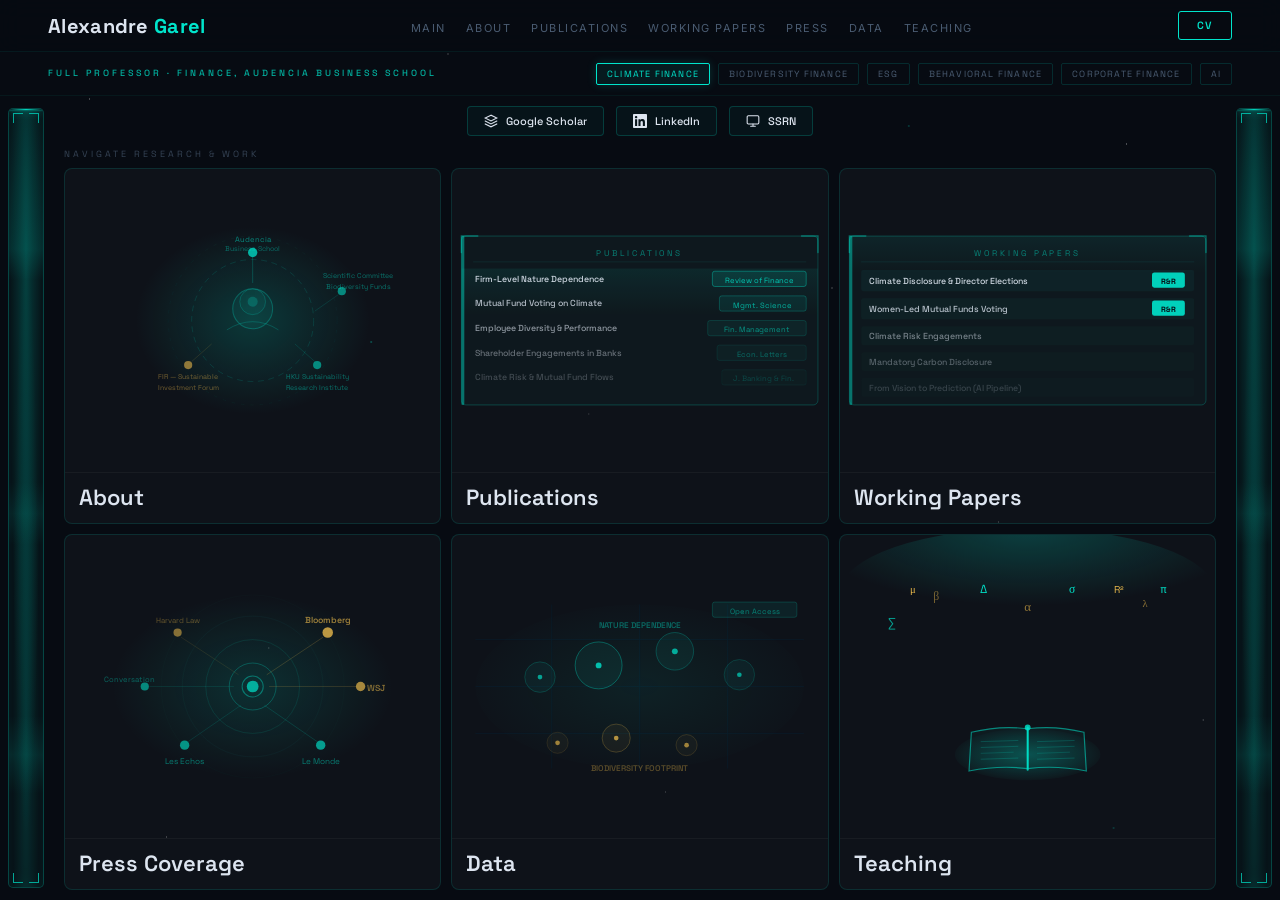
==== index.html @ ed6591c1 "test test" ====
<!DOCTYPE html>
<html lang="en">
<head>
<meta charset="UTF-8">
<meta name="viewport" content="width=device-width, initial-scale=1.0">
<title>Alexandre Garel</title>
<link href="https://fonts.googleapis.com/css2?family=Space+Grotesk:wght@300;400;500;600;700&family=Inter:wght@300;400;500&display=swap" rel="stylesheet">
<style>
*, *::before, *::after { box-sizing: border-box; margin: 0; padding: 0; }

:root {
  --bg:       #070b12;
  --teal:     #00e5cc;
  --teal-dim: rgba(0,229,204,0.08);
  --teal-mid: rgba(0,229,204,0.18);
  --gold:     #e8b84b;
  --white:    #dde5f0;
  --muted:    #4a5c72;
  --muted2:   #1e2c3a;
  --card-bg:  rgba(255,255,255,0.032);
  --card-bdr: rgba(0,229,204,0.13);
}

/* ── RESET & BASE ── */
html, body {
  height: 100%; overflow: hidden;
  background: var(--bg);
  color: var(--white);
  font-family: 'Inter', sans-serif;
}

/* star field */
body::before {
  content: '';
  position: fixed; inset: 0; z-index: 0; pointer-events: none;
  background-image:
    radial-gradient(1px 1px at  7% 11%, rgba(255,255,255,.5)  0%,transparent 100%),
    radial-gradient(1px 1px at 21% 72%, rgba(255,255,255,.3)  0%,transparent 100%),
    radial-gradient(1px 1px at 35%  6%, rgba(255,255,255,.4)  0%,transparent 100%),
    radial-gradient(1px 1px at 52% 88%, rgba(255,255,255,.28) 0%,transparent 100%),
    radial-gradient(1px 1px at 65% 32%, rgba(255,255,255,.45) 0%,transparent 100%),
    radial-gradient(1px 1px at 78% 58%, rgba(255,255,255,.32) 0%,transparent 100%),
    radial-gradient(1px 1px at 88% 16%, rgba(255,255,255,.55) 0%,transparent 100%),
    radial-gradient(1px 1px at 94% 80%, rgba(255,255,255,.38) 0%,transparent 100%),
    radial-gradient(1px 1px at 13% 93%, rgba(255,255,255,.42) 0%,transparent 100%),
    radial-gradient(1px 1px at 46% 46%, rgba(255,255,255,.22) 0%,transparent 100%),
    radial-gradient(1.5px 1.5px at 29% 38%, rgba(0,229,204,.4) 0%,transparent 100%),
    radial-gradient(1.5px 1.5px at 71% 14%, rgba(0,229,204,.3) 0%,transparent 100%),
    radial-gradient(1.5px 1.5px at 87% 92%, rgba(0,229,204,.25) 0%,transparent 100%),
    radial-gradient(1.5px 1.5px at 58% 68%, rgba(0,229,204,.2) 0%,transparent 100%);
}

/* ══════════════════════════════════
   PAGE SHELL — fixed full-viewport
══════════════════════════════════ */
.page {
  position: relative; z-index: 1;
  height: 100vh;
  display: grid;
  grid-template-rows: 52px auto 1fr;
  overflow: hidden;
}

/* ── NAV ── */
nav {
  display: flex; align-items: center; justify-content: space-between;
  padding: 0 48px;
  border-bottom: 1px solid rgba(0,229,204,.07);
  background: rgba(7,11,18,.7);
  backdrop-filter: blur(12px);
  flex-shrink: 0;
}

.nav-logo {
  font-family: 'Space Grotesk', sans-serif;
  font-size: 20px; font-weight: 700; letter-spacing: .3px;
  color: var(--white);
}
.nav-logo span { color: var(--teal); }

.nav-links { display: flex; gap: 20px; list-style: none; }
.nav-links a {
  font-size: 11px; letter-spacing: 1.5px; text-transform: uppercase;
  color: var(--muted); text-decoration: none; transition: color .2s;
}
.nav-links a:hover { color: var(--teal); }

.nav-right { display: flex; gap: 12px; align-items: center; }
.nav-btn {
  font-family: 'Space Grotesk', sans-serif;
  font-size: 10.5px; font-weight: 600; letter-spacing: 1.5px; text-transform: uppercase;
  padding: 7px 18px; border-radius: 3px; text-decoration: none;
  border: 1px solid var(--teal); color: var(--teal); background: transparent;
  transition: background .2s;
}
.nav-btn:hover { background: var(--teal-mid); }


/* ── NAME BAR ── */
.name-bar {
  padding: 11px 48px 10px;
  border-bottom: 1px solid rgba(0,229,204,.06);
  display: flex;
  align-items: center;
  justify-content: space-between;
  gap: 24px;
  flex-shrink: 0;
}

.name-left {}

.name-eyebrow {
  font-family: 'Space Grotesk', sans-serif;
  font-size: 9px; font-weight: 500; letter-spacing: 3px; text-transform: uppercase;
  color: var(--teal); opacity: .75; margin-bottom: 3px;
}

.name-heading {
  font-family: 'Space Grotesk', sans-serif;
  font-size: clamp(24px, 2.8vw, 42px);
  font-weight: 700; line-height: 1; letter-spacing: -1.5px;
}
.name-heading .first { color: var(--white); }
.name-heading .last {
  background: linear-gradient(110deg, #b8d8f0 0%, #80c0e0 35%, var(--teal) 100%);
  -webkit-background-clip: text; -webkit-text-fill-color: transparent;
  background-clip: text;
}

.name-role {
  font-family: 'Space Grotesk', sans-serif;
  font-size: 11px; font-weight: 400; letter-spacing: .4px;
  color: var(--muted); margin-top: 3px;
}
.name-role strong { color: rgba(221,229,240,.7); font-weight: 500; }

.name-right {
  display: flex; align-items: center; gap: 8px; flex-shrink: 0;
}
.name-tag {
  font-family: 'Space Grotesk', sans-serif;
  font-size: 9px; letter-spacing: 1.2px; text-transform: uppercase;
  padding: 4px 10px; border-radius: 2px;
  border: 1px solid rgba(0,229,204,.15);
  color: var(--muted);
  transition: border-color .4s, color .4s, background .4s, box-shadow .4s;
  white-space: nowrap;
}
.name-tag.hi {
  border-color: var(--teal);
  color: var(--teal);
  background: rgba(0,229,204,.07);
  box-shadow: 0 0 10px rgba(0,229,204,.18);
}


/* ══════════════════════════════════
   CONTENT ROW — bars + cards
══════════════════════════════════ */
.content-row {
  display: grid;
  grid-template-columns: 52px 1fr 52px;
  overflow: hidden;
  min-height: 0;
}

/* ── DECORATIVE SIDE BARS ── */
.deco-bar {
  position: relative;
  overflow: hidden;
  margin: 12px 8px;
  border-radius: 5px;
  background: rgba(0,229,204,.018);
  border: 1px solid rgba(0,229,204,.25);
  box-shadow: 0 0 18px rgba(0,229,204,.07) inset;
}

/* ambient vertical glow */
.deco-bar::before {
  content: '';
  position: absolute; inset: 0;
  background:
    radial-gradient(ellipse at 50% 20%, rgba(0,229,204,.22) 0%, transparent 65%),
    radial-gradient(ellipse at 50% 80%, rgba(0,229,204,.15) 0%, transparent 55%);
  animation: bar-breathe 4s ease-in-out infinite;
}
@keyframes bar-breathe {
  0%,100% { opacity: .6; }
  50%     { opacity: 1; }
}

/* vertical circuit trace lines */
.deco-bar::after {
  content: '';
  position: absolute; inset: 0;
  background:
    linear-gradient(to bottom,
      transparent 0%, rgba(0,229,204,.12) 18%, transparent 22%,
      transparent 48%, rgba(0,229,204,.08) 52%, transparent 56%,
      transparent 78%, rgba(0,229,204,.1) 83%, transparent 88%);
}

/* scanning line */
.bar-scan {
  position: absolute; left: 0; right: 0; height: 1px; z-index: 6;
  background: linear-gradient(90deg, transparent, rgba(0,229,204,.9), transparent);
  box-shadow: 0 0 8px var(--teal), 0 0 2px var(--teal);
  animation: scan 4s ease-in-out infinite;
}
.deco-bar:last-child .bar-scan { animation-delay: -2s; }

@keyframes scan {
  0%   { top: 0%;   opacity: 0; }
  5%   { opacity: .9; }
  95%  { opacity: .9; }
  100% { top: 100%; opacity: 0; }
}

/* corner brackets */
.brk {
  position: absolute; z-index: 7; width: 10px; height: 10px; pointer-events: none;
  border-color: var(--teal); border-style: solid; opacity: .7;
}
.brk-tl { top: 4px; left: 4px;  border-width: 1px 0 0 1px; }
.brk-tr { top: 4px; right: 4px; border-width: 1px 1px 0 0; }
.brk-bl { bottom: 4px; left: 4px;  border-width: 0 0 1px 1px; }
.brk-br { bottom: 4px; right: 4px; border-width: 0 1px 1px 0; }

/* ── CENTER COLUMN ── */
.center-col {
  display: flex; flex-direction: column;
  overflow: hidden; min-height: 0;
}

/* social links row — centered at top of center col */
.social-center {
  display: flex; justify-content: center; align-items: center; gap: 12px;
  padding: 10px 20px 6px;
  flex-shrink: 0;
}
.social-link {
  display: flex; align-items: center; gap: 8px;
  padding: 7px 16px; border-radius: 4px;
  border: 1px solid rgba(0,229,204,.2);
  background: rgba(0,229,204,.04);
  text-decoration: none; color: var(--white);
  font-family: 'Space Grotesk', sans-serif;
  font-size: 11px; font-weight: 500;
  transition: border-color .2s, background .2s, color .2s;
}
.social-link:hover {
  border-color: var(--teal); background: rgba(0,229,204,.1); color: var(--teal);
}
.social-link svg { flex-shrink: 0; }

/* ── CARDS COLUMN ── */
.cards-col {
  display: flex; flex-direction: column;
  padding: 6px 12px 10px;
  overflow: hidden;
  min-height: 0;
  flex: 1;
}

.cards-label {
  font-family: 'Space Grotesk', sans-serif;
  font-size: 9px; letter-spacing: 3px; text-transform: uppercase;
  color: var(--muted); margin-bottom: 8px; opacity: .7;
  flex-shrink: 0;
}

.grid {
  display: grid;
  grid-template-columns: repeat(3, 1fr);
  grid-template-rows: repeat(2, 1fr);
  gap: 10px;
  flex: 1; min-height: 0;
}

/* ── CARD ── */
.card {
  position: relative;
  background: var(--card-bg);
  border: 1px solid var(--card-bdr);
  border-radius: 8px;
  overflow: hidden;
  text-decoration: none;
  display: flex; flex-direction: column;
  transition: border-color .28s, transform .28s, box-shadow .28s;
  cursor: pointer; min-height: 0;
}
.card:hover {
  border-color: rgba(0,229,204,.42);
  transform: translateY(-3px);
  box-shadow: 0 10px 36px rgba(0,229,204,.08), 0 0 0 1px rgba(0,229,204,.16);
}
.card::before {
  content: '';
  position: absolute; top: 0; left: 0; right: 0; height: 1px;
  background: linear-gradient(90deg, transparent, var(--teal), transparent);
  transform: scaleX(0); transition: transform .3s;
}
.card:hover::before { transform: scaleX(1); }

/* visual area — flex-grow so it fills available space */
.card-vis {
  flex: 1; min-height: 0;
  position: relative; overflow: hidden;
}

/* footer is fixed-height */
.card-ft {
  flex-shrink: 0;
  padding: 10px 14px 12px;
  border-top: 1px solid rgba(255,255,255,.04);
  display: flex; justify-content: space-between; align-items: center;
}
.card-name {
  font-family: 'Space Grotesk', sans-serif;
  font-size: 22px; font-weight: 600; color: var(--white);
}
.card-sub { display: none; }
.card-arr {
  font-size: 15px; color: var(--teal);
  opacity: 0; transform: translateX(-4px);
  transition: opacity .22s, transform .22s;
}
.card:hover .card-arr { opacity: 1; transform: translateX(0); }

/* ══════════════════════════════════
   CARD VISUAL HOVER ANIMATIONS
══════════════════════════════════ */

/* shared: SVG zooms in and brightens */
.card-vis svg {
  transform-origin: center center;
  transition: transform .55s cubic-bezier(.25,.46,.45,.94),
              filter .4s ease;
  display: block;
  overflow: visible;
}
.card:hover .card-vis svg {
  transform: scale(1.1);
  filter: brightness(1.55) saturate(1.4) contrast(1.05);
}

/* teal glow overlay that fades in on hover */
.card-vis::after {
  content: '';
  position: absolute; inset: 0; z-index: 2; pointer-events: none;
  background: radial-gradient(ellipse at 50% 50%,
    rgba(0,229,204,.1) 0%, transparent 70%);
  opacity: 0;
  transition: opacity .4s ease;
}
.card:hover .card-vis::after { opacity: 1; }

/* ── Per-card accent colours on hover ── */

/* About — portrait pulse faster */
.card:hover .card-vis circle[r="3"] {
  animation-duration: .8s !important;
}

/* Publications — glow pulse ring speeds up */
.card:hover .card-vis circle[stroke-opacity] {
  animation-duration: 1.2s !important;
}

/* Working Papers — brightens the R&R badges more */
.card-wp:hover .card-vis svg { filter: brightness(1.7) saturate(1.5); }

/* Press — signal ring ripple on hover */
.card-press:hover .card-vis::after {
  background: radial-gradient(ellipse at 50% 50%,
    rgba(0,229,204,.18) 0%, rgba(232,184,75,.06) 60%, transparent 80%);
}

/* Data — gold cluster brightens */
.card-data:hover .card-vis svg {
  filter: brightness(1.6) saturate(1.6) hue-rotate(-5deg);
}

/* Teaching — connections glow more */
.card-teach:hover .card-vis svg {
  filter: brightness(1.6) saturate(1.3) contrast(1.1);
}

/* ══════════════════════════════════
   RESPONSIVE — Tablet & Mobile
══════════════════════════════════ */

/* ── Tablet: ≤ 1024px ── */
@media (max-width: 1024px) {
  .page {
    height: auto; overflow: visible;
    grid-template-rows: 52px auto auto;
  }
  html, body { height: auto; overflow: auto; }

  nav { padding: 0 28px; }
  .nav-links { gap: 18px; }
  .nav-links a { font-size: 10px; }

  .name-bar {
    padding: 18px 28px 14px;
    flex-wrap: wrap; gap: 16px;
  }
  .name-right {
    flex-wrap: wrap; gap: 7px;
    width: 100%;
  }

  .content-row { grid-template-columns: 40px 1fr 40px; }
  .cards-col { padding: 6px 10px 10px; }

  .grid {
    grid-template-columns: repeat(3, 1fr);
    grid-template-rows: repeat(2, 1fr);
    gap: 10px;
    height: auto;
    min-height: 420px;
  }

  .card-name { font-size: 20px; }
  .card-sub  { font-size: 9.5px; }
}

/* ── Phablet: ≤ 768px ── */
@media (max-width: 768px) {
  /* Nav: hide links, keep logo + CV */
  .nav-links { display: none; }
  nav { padding: 0 20px; }

  .name-bar {
    padding: 16px 20px 12px;
    flex-direction: column; align-items: flex-start; gap: 12px;
  }
  .name-heading { font-size: clamp(32px, 8vw, 52px); letter-spacing: -1.5px; }
  .name-eyebrow { font-size: 9px; letter-spacing: 2.5px; }
  .name-role { font-size: 11px; }
  .name-right { flex-wrap: wrap; gap: 6px; }
  .name-tag { font-size: 9px; padding: 4px 9px; letter-spacing: 1px; }

  .content-row { grid-template-columns: 28px 1fr 28px; }
  .deco-bar { margin: 8px 6px; }

  .cards-col {
    padding: 10px 16px;
    overflow: visible;
  }

  .grid {
    grid-template-columns: repeat(2, 1fr);
    grid-template-rows: auto;
    min-height: 0;
    height: auto;
  }

  .card { min-height: 160px; }
  .card-vis { min-height: 100px; }
  .card-name { font-size: 18px; }
  .card-sub  { font-size: 9px; }
}

/* ── Mobile: ≤ 480px ── */
@media (max-width: 480px) {
  nav { padding: 0 16px; }
  .nav-logo { font-size: 13px; }
  .nav-btn { padding: 6px 14px; font-size: 10px; }

  .name-bar { padding: 14px 16px 10px; }
  .name-heading { font-size: clamp(28px, 9vw, 44px); letter-spacing: -1px; }
  .name-role { font-size: 10.5px; }

  .deco-bar { margin: 6px 4px; }
  .social-link { font-size: 10px; padding: 6px 10px; gap: 6px; }

  .cards-col { padding: 12px 16px 16px; }

  .grid {
    grid-template-columns: 1fr 1fr;
    gap: 8px;
  }

  .card { min-height: 140px; }
  .card-vis { min-height: 85px; }
  .card-ft { padding: 8px 11px 10px; }
  .card-name { font-size: 16px; }
  .card-sub  { display: none; }
  .card-arr  { display: none; }
}

/* ── Very small: ≤ 360px ── */
@media (max-width: 360px) {
  .grid { grid-template-columns: 1fr; }
  .card { min-height: 120px; }
}
</style>
</head>
<body>


<div class="page">

<!-- NAV -->
<nav>
  <div class="nav-logo">Alexandre <span>Garel</span></div>
  <ul class="nav-links">
    <li><a href="index.html" class="active">Main</a></li>
    <li><a href="about.html">About</a></li>
    <li><a href="publications.html">Publications</a></li>
    <li><a href="working-papers.html">Working Papers</a></li>
    <li><a href="press-coverage.html">Press</a></li>
    <li><a href="data.html">Data</a></li>
    <li><a href="teaching.html">Teaching</a></li>
  </ul>
  <div class="nav-right">
    <a href="#" class="nav-btn">CV</a>
  </div>
</nav>

<!-- NAME BAR -->
<div class="name-bar">
  <div class="name-left">
    <div class="name-eyebrow">Full Professor · Finance, Audencia Business School</div>
  </div>
  <div class="name-right">
    <span class="name-tag" id="tag-0">Climate Finance</span>
    <span class="name-tag" id="tag-1">Biodiversity Finance</span>
    <span class="name-tag" id="tag-2">ESG</span>
    <span class="name-tag" id="tag-3">Behavioral Finance</span>
    <span class="name-tag" id="tag-4">Corporate Finance</span>
    <span class="name-tag" id="tag-5">AI</span>
  </div>
</div>

<!-- CONTENT ROW -->
<div class="content-row">

  <!-- LEFT DECO BAR -->
  <div class="deco-bar">
    <div class="bar-scan"></div>
    <div class="brk brk-tl"></div>
    <div class="brk brk-tr"></div>
    <div class="brk brk-bl"></div>
    <div class="brk brk-br"></div>
  </div>

  <!-- CENTER COLUMN -->
  <div class="center-col">

    <!-- Social links — centered at top -->
    <div class="social-center">
      <a href="https://scholar.google.com/citations?user=YdbSEhwAAAAJ&hl=en" target="_blank" class="social-link">
        <svg width="14" height="14" viewBox="0 0 24 24" fill="none" stroke="currentColor" stroke-width="1.8" stroke-linecap="round">
          <path d="M12 2L2 7l10 5 10-5-10-5z"/>
          <path d="M2 17l10 5 10-5"/>
          <path d="M2 12l10 5 10-5"/>
        </svg>
        Google Scholar
      </a>
      <a href="https://linkedin.com" target="_blank" class="social-link">
        <svg width="14" height="14" viewBox="0 0 24 24" fill="currentColor">
          <path d="M20.447 20.452h-3.554v-5.569c0-1.328-.027-3.037-1.852-3.037-1.853 0-2.136 1.445-2.136 2.939v5.667H9.351V9h3.414v1.561h.046c.477-.9 1.637-1.85 3.37-1.85 3.601 0 4.267 2.37 4.267 5.455v6.286zM5.337 7.433c-1.144 0-2.063-.926-2.063-2.065 0-1.138.92-2.063 2.063-2.063 1.14 0 2.064.925 2.064 2.063 0 1.139-.925 2.065-2.064 2.065zm1.782 13.019H3.555V9h3.564v11.452zM22.225 0H1.771C.792 0 0 .774 0 1.729v20.542C0 23.227.792 24 1.771 24h20.451C23.2 24 24 23.227 24 22.271V1.729C24 .774 23.2 0 22.222 0h.003z"/>
        </svg>
        LinkedIn
      </a>
      <a href="https://papers.ssrn.com/sol3/cf_dev/AbsByAuth.cfm?per_id=2396853" target="_blank" class="social-link">
        <svg width="14" height="14" viewBox="0 0 24 24" fill="none" stroke="currentColor" stroke-width="1.8" stroke-linecap="round" stroke-linejoin="round">
          <rect x="2" y="3" width="20" height="14" rx="2"/>
          <path d="M8 21h8M12 17v4"/>
        </svg>
        SSRN
      </a>
    </div>

    <!-- CARDS -->
    <div class="cards-col">
    <div class="cards-label">Navigate Research &amp; Work</div>
    <div class="grid">

      <!-- 1. ABOUT -->
      <a href="about.html" class="card">
        <div class="card-vis">
          <svg viewBox="0 0 320 160" width="100%" height="100%" xmlns="http://www.w3.org/2000/svg" preserveAspectRatio="xMidYMid meet">
            <defs>
              <radialGradient id="ag" cx="50%" cy="50%" r="50%">
                <stop offset="0%" stop-color="#00e5cc" stop-opacity=".18"/>
                <stop offset="100%" stop-color="#00e5cc" stop-opacity="0"/>
              </radialGradient>
            </defs>
            <ellipse cx="160" cy="80" rx="100" ry="80" fill="url(#ag)"/>
            <!-- orbit rings -->
            <circle cx="160" cy="80" r="52" fill="none" stroke="#00e5cc" stroke-width=".6" stroke-opacity=".18" stroke-dasharray="5 4"/>
            <circle cx="160" cy="80" r="72" fill="none" stroke="#00e5cc" stroke-width=".4" stroke-opacity=".08" stroke-dasharray="3 5"/>
            <!-- affiliation nodes — all safely within viewbox -->
            <!-- Audencia Business School — top -->
            <circle cx="160" cy="22" r="4" fill="#00e5cc" fill-opacity=".75"/>
            <line x1="160" y1="26" x2="160" y2="48" stroke="#00e5cc" stroke-width=".6" stroke-opacity=".3"/>
            <text x="160" y="13" fill="#00e5cc" font-size="6.5" font-family="Space Grotesk" text-anchor="middle" fill-opacity=".55">Audencia</text>
            <text x="160" y="21" fill="#00e5cc" font-size="6" font-family="Space Grotesk" text-anchor="middle" fill-opacity=".4">Business School</text>
            <!-- HKU Sustainability Research Institute — bottom-right -->
            <circle cx="215" cy="118" r="3.5" fill="#00e5cc" fill-opacity=".55"/>
            <line x1="213" y1="115" x2="196" y2="100" stroke="#00e5cc" stroke-width=".5" stroke-opacity=".22"/>
            <text x="215" y="130" fill="#00e5cc" font-size="6" font-family="Space Grotesk" text-anchor="middle" fill-opacity=".45">HKU Sustainability</text>
            <text x="215" y="139" fill="#00e5cc" font-size="6" font-family="Space Grotesk" text-anchor="middle" fill-opacity=".45">Research Institute</text>
            <!-- FIR — bottom-left -->
            <circle cx="105" cy="118" r="3.5" fill="#e8b84b" fill-opacity=".6"/>
            <line x1="108" y1="115" x2="125" y2="100" stroke="#e8b84b" stroke-width=".5" stroke-opacity=".22"/>
            <text x="105" y="130" fill="#e8b84b" font-size="6" font-family="Space Grotesk" text-anchor="middle" fill-opacity=".45">FIR — Sustainable</text>
            <text x="105" y="139" fill="#e8b84b" font-size="6" font-family="Space Grotesk" text-anchor="middle" fill-opacity=".45">Investment Forum</text>
            <!-- Scientific Committee, Biodiversity Funds — right -->
            <circle cx="236" cy="55" r="3.5" fill="#00e5cc" fill-opacity=".55"/>
            <line x1="233" y1="58" x2="213" y2="72" stroke="#00e5cc" stroke-width=".5" stroke-opacity=".22"/>
            <text x="250" y="44" fill="#00e5cc" font-size="6" font-family="Space Grotesk" text-anchor="middle" fill-opacity=".45">Scientific Committee</text>
            <text x="250" y="53" fill="#00e5cc" font-size="6" font-family="Space Grotesk" text-anchor="middle" fill-opacity=".45">Biodiversity Funds</text>
            <!-- portrait silhouette -->
            <circle cx="160" cy="70" r="17" fill="#00e5cc" fill-opacity=".05" stroke="#00e5cc" stroke-width=".9" stroke-opacity=".28"/>
            <circle cx="160" cy="64" r="11" fill="#00e5cc" fill-opacity=".05" stroke="#00e5cc" stroke-width=".7" stroke-opacity=".25"/>
            <path d="M138,88 Q160,74 182,88" fill="none" stroke="#00e5cc" stroke-width=".7" stroke-opacity=".25"/>
            <circle cx="160" cy="64" r="3" fill="#00e5cc" fill-opacity=".6">
              <animate attributeName="r" values="3;4.5;3" dur="2.5s" repeatCount="indefinite"/>
              <animate attributeName="fill-opacity" values=".6;.15;.6" dur="2.5s" repeatCount="indefinite"/>
            </circle>
          </svg>
        </div>
        <div class="card-ft">
          <div><div class="card-name">About</div></div>
          <div class="card-arr">→</div>
        </div>
      </a>

      <!-- 2. PUBLICATIONS — paper list -->
      <a href="publications.html" class="card">
        <div class="card-vis">
          <svg viewBox="0 0 320 160" width="100%" height="100%" xmlns="http://www.w3.org/2000/svg" preserveAspectRatio="xMidYMid meet">
            <defs>
              <linearGradient id="pub-scan" x1="0" y1="0" x2="0" y2="1">
                <stop offset="0%" stop-color="#00e5cc" stop-opacity=".08"/>
                <stop offset="100%" stop-color="#00e5cc" stop-opacity="0"/>
              </linearGradient>
              <clipPath id="pub-clip">
                <rect x="8" y="8" width="304" height="144" rx="4"/>
              </clipPath>
            </defs>

            <!-- card border -->
            <rect x="8" y="8" width="304" height="144" rx="4" fill="rgba(0,229,204,.025)" stroke="#00e5cc" stroke-width=".7" stroke-opacity=".28"/>
            <!-- left accent bar -->
            <rect x="8" y="8" width="2.5" height="144" rx="1" fill="#00e5cc" fill-opacity=".45"/>

            <!-- header label -->
            <text x="160" y="25" fill="#00e5cc" font-size="7" font-family="Space Grotesk" text-anchor="middle" letter-spacing="2.5" fill-opacity=".5">PUBLICATIONS</text>
            <line x1="18" y1="30" x2="302" y2="30" stroke="#00e5cc" stroke-width=".4" stroke-opacity=".18"/>

            <!-- scanning highlight — sweeps down -->
            <rect x="8" y="0" width="304" height="40" fill="url(#pub-scan)" clip-path="url(#pub-clip)">
              <animate attributeName="y" from="8" to="112" dur="4s" repeatCount="indefinite" calcMode="ease-in-out"/>
            </rect>

            <!-- Row 1 — brightest -->
            <text x="20" y="47" fill="#dde5f0" font-size="7.5" font-family="Space Grotesk" font-weight="500" fill-opacity=".92">Firm-Level Nature Dependence</text>
            <!-- journal badge -->
            <rect x="222" y="38" width="80" height="13" rx="2" fill="rgba(0,229,204,.1)" stroke="#00e5cc" stroke-width=".6" stroke-opacity=".5"/>
            <text x="262" y="48" fill="#00e5cc" font-size="6.5" font-family="Space Grotesk" text-anchor="middle" fill-opacity=".85">Review of Finance</text>

            <!-- Row 2 -->
            <text x="20" y="68" fill="#dde5f0" font-size="7.5" font-family="Space Grotesk" font-weight="500" fill-opacity=".8">Mutual Fund Voting on Climate</text>
            <rect x="228" y="59" width="74" height="13" rx="2" fill="rgba(0,229,204,.08)" stroke="#00e5cc" stroke-width=".5" stroke-opacity=".4"/>
            <text x="265" y="69" fill="#00e5cc" font-size="6.5" font-family="Space Grotesk" text-anchor="middle" fill-opacity=".75">Mgmt. Science</text>

            <!-- Row 3 -->
            <text x="20" y="89" fill="#dde5f0" font-size="7.5" font-family="Space Grotesk" font-weight="500" fill-opacity=".62">Employee Diversity &amp; Performance</text>
            <rect x="218" y="80" width="84" height="13" rx="2" fill="rgba(0,229,204,.06)" stroke="#00e5cc" stroke-width=".4" stroke-opacity=".3"/>
            <text x="260" y="90" fill="#00e5cc" font-size="6.5" font-family="Space Grotesk" text-anchor="middle" fill-opacity=".58">Fin. Management</text>

            <!-- Row 4 -->
            <text x="20" y="110" fill="#dde5f0" font-size="7.5" font-family="Space Grotesk" font-weight="500" fill-opacity=".42">Shareholder Engagements in Banks</text>
            <rect x="226" y="101" width="76" height="13" rx="2" fill="rgba(0,229,204,.04)" stroke="#00e5cc" stroke-width=".35" stroke-opacity=".22"/>
            <text x="264" y="111" fill="#00e5cc" font-size="6.5" font-family="Space Grotesk" text-anchor="middle" fill-opacity=".4">Econ. Letters</text>

            <!-- Row 5 — dimmest -->
            <text x="20" y="131" fill="#dde5f0" font-size="7.5" font-family="Space Grotesk" font-weight="500" fill-opacity=".25">Climate Risk &amp; Mutual Fund Flows</text>
            <rect x="230" y="122" width="72" height="13" rx="2" fill="rgba(0,229,204,.02)" stroke="#00e5cc" stroke-width=".3" stroke-opacity=".15"/>
            <text x="266" y="132" fill="#00e5cc" font-size="6.5" font-family="Space Grotesk" text-anchor="middle" fill-opacity=".22">J. Banking &amp; Fin.</text>

            <!-- corner brackets -->
            <path d="M8 22 L8 8 L22 8" fill="none" stroke="#00e5cc" stroke-width="1.2" stroke-opacity=".4" stroke-linecap="round"/>
            <path d="M298 8 L312 8 L312 22" fill="none" stroke="#00e5cc" stroke-width="1.2" stroke-opacity=".4" stroke-linecap="round"/>
          </svg>
        </div>
        <div class="card-ft">
          <div><div class="card-name">Publications</div></div>
          <div class="card-arr">→</div>
        </div>
      </a>

      <!-- 3. WORKING PAPERS -->
      <a href="working-papers.html" class="card card-wp">
        <div class="card-vis">
          <svg viewBox="0 0 320 160" width="100%" height="100%" xmlns="http://www.w3.org/2000/svg" preserveAspectRatio="xMidYMid meet">
            <defs>
              <linearGradient id="prog" x1="0" y1="0" x2="1" y2="0">
                <stop offset="0%" stop-color="#00e5cc" stop-opacity=".7"/>
                <stop offset="100%" stop-color="#00e5cc" stop-opacity=".2"/>
              </linearGradient>
              <linearGradient id="wp-scan" x1="0" y1="0" x2="0" y2="1">
                <stop offset="0%" stop-color="#00e5cc" stop-opacity=".08"/>
                <stop offset="100%" stop-color="#00e5cc" stop-opacity="0"/>
              </linearGradient>
              <clipPath id="wp-clip">
                <rect x="8" y="8" width="304" height="144" rx="4"/>
              </clipPath>
            </defs>

            <!-- card border -->
            <rect x="8" y="8" width="304" height="144" rx="4" fill="rgba(0,229,204,.025)" stroke="#00e5cc" stroke-width=".7" stroke-opacity=".28"/>
            <!-- left accent bar -->
            <rect x="8" y="8" width="2.5" height="144" rx="1" fill="#00e5cc" fill-opacity=".45"/>

            <!-- header label -->
            <text x="160" y="25" fill="#00e5cc" font-size="7" font-family="Space Grotesk" text-anchor="middle" letter-spacing="2.5" fill-opacity=".5">WORKING PAPERS</text>
            <line x1="18" y1="30" x2="302" y2="30" stroke="#00e5cc" stroke-width=".4" stroke-opacity=".18"/>

            <!-- scanning highlight -->
            <rect x="8" y="0" width="304" height="40" fill="url(#wp-scan)" clip-path="url(#wp-clip)">
              <animate attributeName="y" from="8" to="112" dur="4s" repeatCount="indefinite" calcMode="ease-in-out" begin="2s"/>
            </rect>

            <!-- Row 1 — R&R -->
            <rect x="18" y="37" width="284" height="18" rx="2" fill="rgba(0,229,204,.05)"/>
            <text x="25" y="49" fill="#dde5f0" font-size="7.5" font-family="Space Grotesk" font-weight="500" fill-opacity=".92">Climate Disclosure &amp; Director Elections</text>
            <rect x="266" y="39" width="28" height="13" rx="2" fill="#00e5cc" fill-opacity=".9"/>
            <text x="280" y="49" fill="#070b12" font-size="6.5" font-family="Space Grotesk" text-anchor="middle" font-weight="700">R&amp;R</text>

            <!-- Row 2 — R&R -->
            <rect x="18" y="61" width="284" height="18" rx="2" fill="rgba(0,229,204,.04)"/>
            <text x="25" y="73" fill="#dde5f0" font-size="7.5" font-family="Space Grotesk" font-weight="500" fill-opacity=".82">Women-Led Mutual Funds Voting</text>
            <rect x="266" y="63" width="28" height="13" rx="2" fill="#00e5cc" fill-opacity=".9"/>
            <text x="280" y="73" fill="#070b12" font-size="6.5" font-family="Space Grotesk" text-anchor="middle" font-weight="700">R&amp;R</text>

            <!-- Row 3 -->
            <rect x="18" y="85" width="284" height="16" rx="2" fill="rgba(0,229,204,.025)"/>
            <text x="25" y="96" fill="#dde5f0" font-size="7.5" font-family="Space Grotesk" font-weight="500" fill-opacity=".5">Climate Risk Engagements</text>

            <!-- Row 4 -->
            <rect x="18" y="107" width="284" height="16" rx="2" fill="rgba(0,229,204,.015)"/>
            <text x="25" y="118" fill="#dde5f0" font-size="7.5" font-family="Space Grotesk" font-weight="500" fill-opacity=".35">Mandatory Carbon Disclosure</text>

            <!-- Row 5 — dimmest -->
            <rect x="18" y="129" width="284" height="16" rx="2" fill="rgba(0,229,204,.01)"/>
            <text x="25" y="140" fill="#dde5f0" font-size="7.5" font-family="Space Grotesk" font-weight="500" fill-opacity=".2">From Vision to Prediction (AI Pipeline)</text>

            <!-- corner brackets -->
            <path d="M8 22 L8 8 L22 8" fill="none" stroke="#00e5cc" stroke-width="1.2" stroke-opacity=".4" stroke-linecap="round"/>
            <path d="M298 8 L312 8 L312 22" fill="none" stroke="#00e5cc" stroke-width="1.2" stroke-opacity=".4" stroke-linecap="round"/>
          </svg>
        </div>
        <div class="card-ft">
          <div><div class="card-name">Working Papers</div></div>
          <div class="card-arr">→</div>
        </div>
      </a>

      <!-- 4. PRESS COVERAGE — all nodes fully inside viewbox -->
      <a href="press-coverage.html" class="card card-press">
        <div class="card-vis">
          <svg viewBox="0 0 320 160" width="100%" height="100%" xmlns="http://www.w3.org/2000/svg" preserveAspectRatio="xMidYMid meet">
            <defs>
              <radialGradient id="sig" cx="50%" cy="50%" r="50%">
                <stop offset="0%" stop-color="#00e5cc" stop-opacity=".14"/>
                <stop offset="100%" stop-color="#00e5cc" stop-opacity="0"/>
              </radialGradient>
            </defs>
            <ellipse cx="160" cy="80" rx="120" ry="78" fill="url(#sig)"/>
            <!-- signal rings -->
            <circle cx="160" cy="80" r="20" fill="none" stroke="#00e5cc" stroke-width=".8" stroke-opacity=".28"/>
            <circle cx="160" cy="80" r="40" fill="none" stroke="#00e5cc" stroke-width=".55" stroke-opacity=".16"/>
            <circle cx="160" cy="80" r="60" fill="none" stroke="#00e5cc" stroke-width=".4" stroke-opacity=".09"/>
            <circle cx="160" cy="80" r="78" fill="none" stroke="#00e5cc" stroke-width=".3" stroke-opacity=".05"/>
            <!-- center -->
            <circle cx="160" cy="80" r="5" fill="#00e5cc" fill-opacity=".7"/>
            <circle cx="160" cy="80" r="9" fill="none" stroke="#00e5cc" stroke-width=".9" stroke-opacity=".4"/>
            <!-- Bloomberg — top-right -->
            <circle cx="224" cy="34" r="4.5" fill="#e8b84b" fill-opacity=".8"/>
            <line x1="220" y1="38" x2="172" y2="70" stroke="#e8b84b" stroke-width=".6" stroke-opacity=".28"/>
            <text x="224" y="26" fill="#e8b84b" font-size="7.5" font-family="Space Grotesk" text-anchor="middle" font-weight="600" fill-opacity=".65">Bloomberg</text>
            <!-- WSJ — right -->
            <circle cx="252" cy="80" r="4" fill="#e8b84b" fill-opacity=".7"/>
            <line x1="248" y1="80" x2="174" y2="80" stroke="#e8b84b" stroke-width=".6" stroke-opacity=".22"/>
            <text x="265" y="84" fill="#e8b84b" font-size="7.5" font-family="Space Grotesk" text-anchor="middle" font-weight="600" fill-opacity=".55">WSJ</text>
            <!-- Le Monde — bottom-right -->
            <circle cx="218" cy="130" r="4" fill="#00e5cc" fill-opacity=".65"/>
            <line x1="215" y1="127" x2="170" y2="96" stroke="#00e5cc" stroke-width=".6" stroke-opacity=".22"/>
            <text x="218" y="146" fill="#00e5cc" font-size="7" font-family="Space Grotesk" text-anchor="middle" fill-opacity=".5">Le Monde</text>
            <!-- Les Echos — bottom-left -->
            <circle cx="102" cy="130" r="4" fill="#00e5cc" fill-opacity=".6"/>
            <line x1="105" y1="127" x2="150" y2="96" stroke="#00e5cc" stroke-width=".6" stroke-opacity=".18"/>
            <text x="102" y="146" fill="#00e5cc" font-size="7" font-family="Space Grotesk" text-anchor="middle" fill-opacity=".5">Les Echos</text>
            <!-- The Conversation — left -->
            <circle cx="68" cy="80" r="3.5" fill="#00e5cc" fill-opacity=".55"/>
            <line x1="72" y1="80" x2="144" y2="80" stroke="#00e5cc" stroke-width=".5" stroke-opacity=".18"/>
            <text x="55" y="76" fill="#00e5cc" font-size="6.5" font-family="Space Grotesk" text-anchor="middle" fill-opacity=".4">Conversation</text>
            <!-- Harvard Law — top-left -->
            <circle cx="96" cy="34" r="3.5" fill="#e8b84b" fill-opacity=".55"/>
            <line x1="99" y1="38" x2="148" y2="70" stroke="#e8b84b" stroke-width=".5" stroke-opacity=".18"/>
            <text x="96" y="26" fill="#e8b84b" font-size="6.5" font-family="Space Grotesk" text-anchor="middle" fill-opacity=".4">Harvard Law</text>
          </svg>
        </div>
        <div class="card-ft">
          <div><div class="card-name">Press Coverage</div></div>
          <div class="card-arr">→</div>
        </div>
      </a>

      <!-- 5. DATA -->
      <a href="data.html" class="card card-data">
        <div class="card-vis">
          <svg viewBox="0 0 320 160" width="100%" height="100%" xmlns="http://www.w3.org/2000/svg" preserveAspectRatio="xMidYMid meet">
            <defs>
              <radialGradient id="dg" cx="50%" cy="50%" r="55%">
                <stop offset="0%" stop-color="#00e5cc" stop-opacity=".07"/>
                <stop offset="100%" stop-color="#00e5cc" stop-opacity="0"/>
              </radialGradient>
            </defs>
            <!-- grid -->
            <line x1="20"  y1="40"  x2="300" y2="40"  stroke="#0a1a28" stroke-width=".7"/>
            <line x1="20"  y1="80"  x2="300" y2="80"  stroke="#0a1a28" stroke-width=".7"/>
            <line x1="20"  y1="120" x2="300" y2="120" stroke="#0a1a28" stroke-width=".7"/>
            <line x1="85"  y1="10"  x2="85"  y2="150" stroke="#0a1a28" stroke-width=".7"/>
            <line x1="160" y1="10"  x2="160" y2="150" stroke="#0a1a28" stroke-width=".7"/>
            <line x1="235" y1="10"  x2="235" y2="150" stroke="#0a1a28" stroke-width=".7"/>
            <ellipse cx="160" cy="80" rx="140" ry="70" fill="url(#dg)"/>
            <!-- Nature Dependence cluster — teal -->
            <circle cx="125" cy="62" r="20" fill="#00e5cc" fill-opacity=".06" stroke="#00e5cc" stroke-width=".8" stroke-opacity=".35"/>
            <circle cx="190" cy="50" r="16" fill="#00e5cc" fill-opacity=".06" stroke="#00e5cc" stroke-width=".7" stroke-opacity=".28"/>
            <circle cx="245" cy="70" r="13" fill="#00e5cc" fill-opacity=".05" stroke="#00e5cc" stroke-width=".6" stroke-opacity=".22"/>
            <circle cx="75"  cy="72" r="13" fill="#00e5cc" fill-opacity=".05" stroke="#00e5cc" stroke-width=".6" stroke-opacity=".25"/>
            <circle cx="125" cy="62" r="2.5" fill="#00e5cc" fill-opacity=".8"/>
            <circle cx="190" cy="50" r="2.5" fill="#00e5cc" fill-opacity=".7"/>
            <circle cx="245" cy="70" r="2"   fill="#00e5cc" fill-opacity=".65"/>
            <circle cx="75"  cy="72" r="2"   fill="#00e5cc" fill-opacity=".65"/>
            <!-- Biodiversity cluster — gold -->
            <circle cx="140" cy="124" r="12" fill="#e8b84b" fill-opacity=".05" stroke="#e8b84b" stroke-width=".7" stroke-opacity=".28"/>
            <circle cx="200" cy="130" r="9"  fill="#e8b84b" fill-opacity=".04" stroke="#e8b84b" stroke-width=".6" stroke-opacity=".22"/>
            <circle cx="90"  cy="128" r="9"  fill="#e8b84b" fill-opacity=".04" stroke="#e8b84b" stroke-width=".5" stroke-opacity=".2"/>
            <circle cx="140" cy="124" r="2"  fill="#e8b84b" fill-opacity=".75"/>
            <circle cx="200" cy="130" r="2"  fill="#e8b84b" fill-opacity=".65"/>
            <circle cx="90"  cy="128" r="2"  fill="#e8b84b" fill-opacity=".65"/>
            <!-- labels — centered safe zone -->
            <text x="160" y="30" fill="#00e5cc" font-size="7" font-family="Space Grotesk" text-anchor="middle" fill-opacity=".4" font-weight="600">NATURE DEPENDENCE</text>
            <text x="160" y="152" fill="#e8b84b" font-size="7" font-family="Space Grotesk" text-anchor="middle" fill-opacity=".35" font-weight="600">BIODIVERSITY FOOTPRINT</text>
            <rect x="222" y="8" width="72" height="13" rx="2" fill="rgba(0,229,204,.08)" stroke="#00e5cc" stroke-width=".5" stroke-opacity=".3"/>
            <text x="258" y="18" fill="#00e5cc" font-size="6.5" font-family="Space Grotesk" text-anchor="middle" fill-opacity=".5">Open Access</text>
          </svg>
        </div>
        <div class="card-ft">
          <div><div class="card-name">Data</div></div>
          <div class="card-arr">→</div>
        </div>
      </a>

      <!-- 6. TEACHING — knowledge passing from professor to students -->
      <a href="teaching.html" class="card card-teach">
        <div class="card-vis">
          <svg viewBox="0 0 320 160" width="100%" height="100%" xmlns="http://www.w3.org/2000/svg" preserveAspectRatio="xMidYMid meet">
            <defs>
              <radialGradient id="sky-glow" cx="50%" cy="0%" r="60%">
                <stop offset="0%" stop-color="#00e5cc" stop-opacity=".22"/>
                <stop offset="100%" stop-color="#00e5cc" stop-opacity="0"/>
              </radialGradient>
              <radialGradient id="book-glow" cx="50%" cy="50%" r="55%">
                <stop offset="0%" stop-color="#00e5cc" stop-opacity=".28"/>
                <stop offset="100%" stop-color="#00e5cc" stop-opacity="0"/>
              </radialGradient>
            </defs>

            <!-- sky source glow -->
            <ellipse cx="160" cy="0" rx="160" ry="55" fill="url(#sky-glow)"/>

            <!-- falling symbols — each animates from top to just above the book -->
            <!-- ∑ -->
            <text x="44" font-size="11" font-family="Space Grotesk" fill="#00e5cc" text-anchor="middle">∑
              <animate attributeName="y" from="-4" to="108" dur="3.6s" repeatCount="indefinite" begin="0s"/>
              <animate attributeName="opacity" values="0;0.7;0.65;0" keyTimes="0;0.12;0.82;1" dur="3.6s" repeatCount="indefinite" begin="0s"/>
            </text>
            <!-- β -->
            <text x="82" font-size="10" font-family="Space Grotesk" fill="#e8b84b" text-anchor="middle">β
              <animate attributeName="y" from="-4" to="108" dur="4.1s" repeatCount="indefinite" begin="0.7s"/>
              <animate attributeName="opacity" values="0;0.65;0.6;0" keyTimes="0;0.12;0.82;1" dur="4.1s" repeatCount="indefinite" begin="0.7s"/>
            </text>
            <!-- Δ -->
            <text x="122" font-size="10" font-family="Space Grotesk" fill="#00e5cc" text-anchor="middle">Δ
              <animate attributeName="y" from="-4" to="108" dur="3.3s" repeatCount="indefinite" begin="1.4s"/>
              <animate attributeName="opacity" values="0;0.7;0.65;0" keyTimes="0;0.12;0.82;1" dur="3.3s" repeatCount="indefinite" begin="1.4s"/>
            </text>
            <!-- α -->
            <text x="160" font-size="11" font-family="Space Grotesk" fill="#e8b84b" text-anchor="middle">α
              <animate attributeName="y" from="-4" to="108" dur="4.4s" repeatCount="indefinite" begin="0.3s"/>
              <animate attributeName="opacity" values="0;0.6;0.55;0" keyTimes="0;0.12;0.82;1" dur="4.4s" repeatCount="indefinite" begin="0.3s"/>
            </text>
            <!-- σ -->
            <text x="198" font-size="10" font-family="Space Grotesk" fill="#00e5cc" text-anchor="middle">σ
              <animate attributeName="y" from="-4" to="108" dur="3.8s" repeatCount="indefinite" begin="1.8s"/>
              <animate attributeName="opacity" values="0;0.7;0.65;0" keyTimes="0;0.12;0.82;1" dur="3.8s" repeatCount="indefinite" begin="1.8s"/>
            </text>
            <!-- R² -->
            <text x="238" font-size="8.5" font-family="Space Grotesk" fill="#e8b84b" text-anchor="middle">R²
              <animate attributeName="y" from="-4" to="108" dur="4.2s" repeatCount="indefinite" begin="1.1s"/>
              <animate attributeName="opacity" values="0;0.6;0.55;0" keyTimes="0;0.12;0.82;1" dur="4.2s" repeatCount="indefinite" begin="1.1s"/>
            </text>
            <!-- π -->
            <text x="276" font-size="10" font-family="Space Grotesk" fill="#00e5cc" text-anchor="middle">π
              <animate attributeName="y" from="-4" to="108" dur="3.5s" repeatCount="indefinite" begin="2.2s"/>
              <animate attributeName="opacity" values="0;0.65;0.6;0" keyTimes="0;0.12;0.82;1" dur="3.5s" repeatCount="indefinite" begin="2.2s"/>
            </text>
            <!-- μ -->
            <text x="62" font-size="9" font-family="Space Grotesk" fill="#e8b84b" text-anchor="middle">μ
              <animate attributeName="y" from="-4" to="108" dur="4.7s" repeatCount="indefinite" begin="2.9s"/>
              <animate attributeName="opacity" values="0;0.55;0.5;0" keyTimes="0;0.12;0.82;1" dur="4.7s" repeatCount="indefinite" begin="2.9s"/>
            </text>
            <!-- λ -->
            <text x="260" font-size="9" font-family="Space Grotesk" fill="#e8b84b" text-anchor="middle">λ
              <animate attributeName="y" from="-4" to="108" dur="3.9s" repeatCount="indefinite" begin="0.5s"/>
              <animate attributeName="opacity" values="0;0.6;0.55;0" keyTimes="0;0.12;0.82;1" dur="3.9s" repeatCount="indefinite" begin="0.5s"/>
            </text>

            <!-- book glow -->
            <ellipse cx="160" cy="138" rx="62" ry="22" fill="url(#book-glow)"/>

            <!-- open book -->
            <!-- left page -->
            <path d="M160 116 Q136 113 112 119 L110 152 Q136 147 160 150 Z"
                  fill="#00e5cc" fill-opacity=".04" stroke="#00e5cc" stroke-width="1" stroke-opacity=".55"/>
            <!-- right page -->
            <path d="M160 116 Q184 113 208 119 L210 152 Q184 147 160 150 Z"
                  fill="#00e5cc" fill-opacity=".04" stroke="#00e5cc" stroke-width="1" stroke-opacity=".55"/>
            <!-- spine -->
            <line x1="160" y1="115" x2="160" y2="151" stroke="#00e5cc" stroke-width="1.8" stroke-opacity=".8" stroke-linecap="round"/>
            <!-- text lines left page -->
            <line x1="120" y1="127" x2="152" y2="126" stroke="#00e5cc" stroke-width=".55" stroke-opacity=".3"/>
            <line x1="120" y1="132" x2="152" y2="131" stroke="#00e5cc" stroke-width=".55" stroke-opacity=".3"/>
            <line x1="120" y1="137" x2="148" y2="136" stroke="#00e5cc" stroke-width=".55" stroke-opacity=".25"/>
            <line x1="120" y1="142" x2="152" y2="141" stroke="#00e5cc" stroke-width=".55" stroke-opacity=".3"/>
            <!-- text lines right page -->
            <line x1="168" y1="127" x2="200" y2="126" stroke="#00e5cc" stroke-width=".55" stroke-opacity=".3"/>
            <line x1="168" y1="132" x2="200" y2="131" stroke="#00e5cc" stroke-width=".55" stroke-opacity=".3"/>
            <line x1="168" y1="137" x2="196" y2="136" stroke="#00e5cc" stroke-width=".55" stroke-opacity=".25"/>
            <line x1="168" y1="142" x2="200" y2="141" stroke="#00e5cc" stroke-width=".55" stroke-opacity=".3"/>
            <!-- small glow dot at spine top (landing point) -->
            <circle cx="160" cy="115" r="2.5" fill="#00e5cc" fill-opacity=".8"/>
          </svg>
        </div>
        <div class="card-ft">
          <div><div class="card-name">Teaching</div></div>
          <div class="card-arr">→</div>
        </div>
      </a>

    </div><!-- /grid -->
    </div><!-- /cards-col -->
  </div><!-- /center-col -->

  <!-- RIGHT DECO BAR -->
  <div class="deco-bar">
    <div class="bar-scan"></div>
    <div class="brk brk-tl"></div>
    <div class="brk brk-tr"></div>
    <div class="brk brk-bl"></div>
    <div class="brk brk-br"></div>
  </div>

</div><!-- /content-row -->

</div><!-- /page -->

<script>
  const tags = [0,1,2,3,4,5].map(i => document.getElementById('tag-' + i));
  let current = 0;
  function cycle() {
    tags[current].classList.remove('hi');
    current = (current + 1) % tags.length;
    tags[current].classList.add('hi');
  }
  tags[current].classList.add('hi');
  setInterval(cycle, 1400);
</script>
</body>
</html>
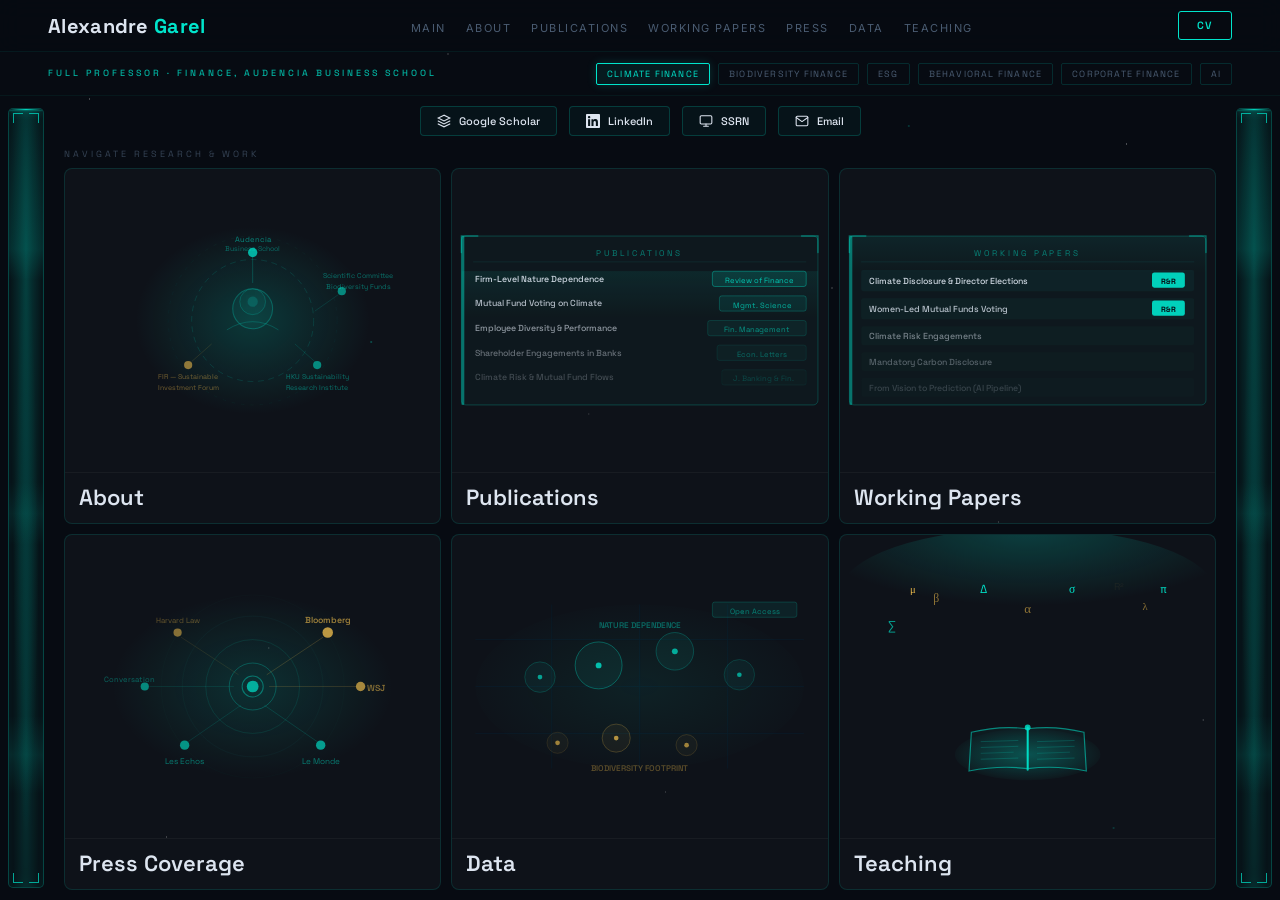
==== commit 961a9518: "Add files via upload" ====
--- a/index.html
+++ b/index.html
@@ -1,990 +1,997 @@
-<!DOCTYPE html>
-<html lang="en">
-<head>
-<meta charset="UTF-8">
-<meta name="viewport" content="width=device-width, initial-scale=1.0">
-<title>Alexandre Garel</title>
-<link href="https://fonts.googleapis.com/css2?family=Space+Grotesk:wght@300;400;500;600;700&family=Inter:wght@300;400;500&display=swap" rel="stylesheet">
-<style>
-*, *::before, *::after { box-sizing: border-box; margin: 0; padding: 0; }
-
-:root {
-  --bg:       #070b12;
-  --teal:     #00e5cc;
-  --teal-dim: rgba(0,229,204,0.08);
-  --teal-mid: rgba(0,229,204,0.18);
-  --gold:     #e8b84b;
-  --white:    #dde5f0;
-  --muted:    #4a5c72;
-  --muted2:   #1e2c3a;
-  --card-bg:  rgba(255,255,255,0.032);
-  --card-bdr: rgba(0,229,204,0.13);
-}
-
-/* ── RESET & BASE ── */
-html, body {
-  height: 100%; overflow: hidden;
-  background: var(--bg);
-  color: var(--white);
-  font-family: 'Inter', sans-serif;
-}
-
-/* star field */
-body::before {
-  content: '';
-  position: fixed; inset: 0; z-index: 0; pointer-events: none;
-  background-image:
-    radial-gradient(1px 1px at  7% 11%, rgba(255,255,255,.5)  0%,transparent 100%),
-    radial-gradient(1px 1px at 21% 72%, rgba(255,255,255,.3)  0%,transparent 100%),
-    radial-gradient(1px 1px at 35%  6%, rgba(255,255,255,.4)  0%,transparent 100%),
-    radial-gradient(1px 1px at 52% 88%, rgba(255,255,255,.28) 0%,transparent 100%),
-    radial-gradient(1px 1px at 65% 32%, rgba(255,255,255,.45) 0%,transparent 100%),
-    radial-gradient(1px 1px at 78% 58%, rgba(255,255,255,.32) 0%,transparent 100%),
-    radial-gradient(1px 1px at 88% 16%, rgba(255,255,255,.55) 0%,transparent 100%),
-    radial-gradient(1px 1px at 94% 80%, rgba(255,255,255,.38) 0%,transparent 100%),
-    radial-gradient(1px 1px at 13% 93%, rgba(255,255,255,.42) 0%,transparent 100%),
-    radial-gradient(1px 1px at 46% 46%, rgba(255,255,255,.22) 0%,transparent 100%),
-    radial-gradient(1.5px 1.5px at 29% 38%, rgba(0,229,204,.4) 0%,transparent 100%),
-    radial-gradient(1.5px 1.5px at 71% 14%, rgba(0,229,204,.3) 0%,transparent 100%),
-    radial-gradient(1.5px 1.5px at 87% 92%, rgba(0,229,204,.25) 0%,transparent 100%),
-    radial-gradient(1.5px 1.5px at 58% 68%, rgba(0,229,204,.2) 0%,transparent 100%);
-}
-
-/* ══════════════════════════════════
-   PAGE SHELL — fixed full-viewport
-══════════════════════════════════ */
-.page {
-  position: relative; z-index: 1;
-  height: 100vh;
-  display: grid;
-  grid-template-rows: 52px auto 1fr;
-  overflow: hidden;
-}
-
-/* ── NAV ── */
-nav {
-  display: flex; align-items: center; justify-content: space-between;
-  padding: 0 48px;
-  border-bottom: 1px solid rgba(0,229,204,.07);
-  background: rgba(7,11,18,.7);
-  backdrop-filter: blur(12px);
-  flex-shrink: 0;
-}
-
-.nav-logo {
-  font-family: 'Space Grotesk', sans-serif;
-  font-size: 20px; font-weight: 700; letter-spacing: .3px;
-  color: var(--white);
-}
-.nav-logo span { color: var(--teal); }
-
-.nav-links { display: flex; gap: 20px; list-style: none; }
-.nav-links a {
-  font-size: 11px; letter-spacing: 1.5px; text-transform: uppercase;
-  color: var(--muted); text-decoration: none; transition: color .2s;
-}
-.nav-links a:hover { color: var(--teal); }
-
-.nav-right { display: flex; gap: 12px; align-items: center; }
-.nav-btn {
-  font-family: 'Space Grotesk', sans-serif;
-  font-size: 10.5px; font-weight: 600; letter-spacing: 1.5px; text-transform: uppercase;
-  padding: 7px 18px; border-radius: 3px; text-decoration: none;
-  border: 1px solid var(--teal); color: var(--teal); background: transparent;
-  transition: background .2s;
-}
-.nav-btn:hover { background: var(--teal-mid); }
-
-
-/* ── NAME BAR ── */
-.name-bar {
-  padding: 11px 48px 10px;
-  border-bottom: 1px solid rgba(0,229,204,.06);
-  display: flex;
-  align-items: center;
-  justify-content: space-between;
-  gap: 24px;
-  flex-shrink: 0;
-}
-
-.name-left {}
-
-.name-eyebrow {
-  font-family: 'Space Grotesk', sans-serif;
-  font-size: 9px; font-weight: 500; letter-spacing: 3px; text-transform: uppercase;
-  color: var(--teal); opacity: .75; margin-bottom: 3px;
-}
-
-.name-heading {
-  font-family: 'Space Grotesk', sans-serif;
-  font-size: clamp(24px, 2.8vw, 42px);
-  font-weight: 700; line-height: 1; letter-spacing: -1.5px;
-}
-.name-heading .first { color: var(--white); }
-.name-heading .last {
-  background: linear-gradient(110deg, #b8d8f0 0%, #80c0e0 35%, var(--teal) 100%);
-  -webkit-background-clip: text; -webkit-text-fill-color: transparent;
-  background-clip: text;
-}
-
-.name-role {
-  font-family: 'Space Grotesk', sans-serif;
-  font-size: 11px; font-weight: 400; letter-spacing: .4px;
-  color: var(--muted); margin-top: 3px;
-}
-.name-role strong { color: rgba(221,229,240,.7); font-weight: 500; }
-
-.name-right {
-  display: flex; align-items: center; gap: 8px; flex-shrink: 0;
-}
-.name-tag {
-  font-family: 'Space Grotesk', sans-serif;
-  font-size: 9px; letter-spacing: 1.2px; text-transform: uppercase;
-  padding: 4px 10px; border-radius: 2px;
-  border: 1px solid rgba(0,229,204,.15);
-  color: var(--muted);
-  transition: border-color .4s, color .4s, background .4s, box-shadow .4s;
-  white-space: nowrap;
-}
-.name-tag.hi {
-  border-color: var(--teal);
-  color: var(--teal);
-  background: rgba(0,229,204,.07);
-  box-shadow: 0 0 10px rgba(0,229,204,.18);
-}
-
-
-/* ══════════════════════════════════
-   CONTENT ROW — bars + cards
-══════════════════════════════════ */
-.content-row {
-  display: grid;
-  grid-template-columns: 52px 1fr 52px;
-  overflow: hidden;
-  min-height: 0;
-}
-
-/* ── DECORATIVE SIDE BARS ── */
-.deco-bar {
-  position: relative;
-  overflow: hidden;
-  margin: 12px 8px;
-  border-radius: 5px;
-  background: rgba(0,229,204,.018);
-  border: 1px solid rgba(0,229,204,.25);
-  box-shadow: 0 0 18px rgba(0,229,204,.07) inset;
-}
-
-/* ambient vertical glow */
-.deco-bar::before {
-  content: '';
-  position: absolute; inset: 0;
-  background:
-    radial-gradient(ellipse at 50% 20%, rgba(0,229,204,.22) 0%, transparent 65%),
-    radial-gradient(ellipse at 50% 80%, rgba(0,229,204,.15) 0%, transparent 55%);
-  animation: bar-breathe 4s ease-in-out infinite;
-}
-@keyframes bar-breathe {
-  0%,100% { opacity: .6; }
-  50%     { opacity: 1; }
-}
-
-/* vertical circuit trace lines */
-.deco-bar::after {
-  content: '';
-  position: absolute; inset: 0;
-  background:
-    linear-gradient(to bottom,
-      transparent 0%, rgba(0,229,204,.12) 18%, transparent 22%,
-      transparent 48%, rgba(0,229,204,.08) 52%, transparent 56%,
-      transparent 78%, rgba(0,229,204,.1) 83%, transparent 88%);
-}
-
-/* scanning line */
-.bar-scan {
-  position: absolute; left: 0; right: 0; height: 1px; z-index: 6;
-  background: linear-gradient(90deg, transparent, rgba(0,229,204,.9), transparent);
-  box-shadow: 0 0 8px var(--teal), 0 0 2px var(--teal);
-  animation: scan 4s ease-in-out infinite;
-}
-.deco-bar:last-child .bar-scan { animation-delay: -2s; }
-
-@keyframes scan {
-  0%   { top: 0%;   opacity: 0; }
-  5%   { opacity: .9; }
-  95%  { opacity: .9; }
-  100% { top: 100%; opacity: 0; }
-}
-
-/* corner brackets */
-.brk {
-  position: absolute; z-index: 7; width: 10px; height: 10px; pointer-events: none;
-  border-color: var(--teal); border-style: solid; opacity: .7;
-}
-.brk-tl { top: 4px; left: 4px;  border-width: 1px 0 0 1px; }
-.brk-tr { top: 4px; right: 4px; border-width: 1px 1px 0 0; }
-.brk-bl { bottom: 4px; left: 4px;  border-width: 0 0 1px 1px; }
-.brk-br { bottom: 4px; right: 4px; border-width: 0 1px 1px 0; }
-
-/* ── CENTER COLUMN ── */
-.center-col {
-  display: flex; flex-direction: column;
-  overflow: hidden; min-height: 0;
-}
-
-/* social links row — centered at top of center col */
-.social-center {
-  display: flex; justify-content: center; align-items: center; gap: 12px;
-  padding: 10px 20px 6px;
-  flex-shrink: 0;
-}
-.social-link {
-  display: flex; align-items: center; gap: 8px;
-  padding: 7px 16px; border-radius: 4px;
-  border: 1px solid rgba(0,229,204,.2);
-  background: rgba(0,229,204,.04);
-  text-decoration: none; color: var(--white);
-  font-family: 'Space Grotesk', sans-serif;
-  font-size: 11px; font-weight: 500;
-  transition: border-color .2s, background .2s, color .2s;
-}
-.social-link:hover {
-  border-color: var(--teal); background: rgba(0,229,204,.1); color: var(--teal);
-}
-.social-link svg { flex-shrink: 0; }
-
-/* ── CARDS COLUMN ── */
-.cards-col {
-  display: flex; flex-direction: column;
-  padding: 6px 12px 10px;
-  overflow: hidden;
-  min-height: 0;
-  flex: 1;
-}
-
-.cards-label {
-  font-family: 'Space Grotesk', sans-serif;
-  font-size: 9px; letter-spacing: 3px; text-transform: uppercase;
-  color: var(--muted); margin-bottom: 8px; opacity: .7;
-  flex-shrink: 0;
-}
-
-.grid {
-  display: grid;
-  grid-template-columns: repeat(3, 1fr);
-  grid-template-rows: repeat(2, 1fr);
-  gap: 10px;
-  flex: 1; min-height: 0;
-}
-
-/* ── CARD ── */
-.card {
-  position: relative;
-  background: var(--card-bg);
-  border: 1px solid var(--card-bdr);
-  border-radius: 8px;
-  overflow: hidden;
-  text-decoration: none;
-  display: flex; flex-direction: column;
-  transition: border-color .28s, transform .28s, box-shadow .28s;
-  cursor: pointer; min-height: 0;
-}
-.card:hover {
-  border-color: rgba(0,229,204,.42);
-  transform: translateY(-3px);
-  box-shadow: 0 10px 36px rgba(0,229,204,.08), 0 0 0 1px rgba(0,229,204,.16);
-}
-.card::before {
-  content: '';
-  position: absolute; top: 0; left: 0; right: 0; height: 1px;
-  background: linear-gradient(90deg, transparent, var(--teal), transparent);
-  transform: scaleX(0); transition: transform .3s;
-}
-.card:hover::before { transform: scaleX(1); }
-
-/* visual area — flex-grow so it fills available space */
-.card-vis {
-  flex: 1; min-height: 0;
-  position: relative; overflow: hidden;
-}
-
-/* footer is fixed-height */
-.card-ft {
-  flex-shrink: 0;
-  padding: 10px 14px 12px;
-  border-top: 1px solid rgba(255,255,255,.04);
-  display: flex; justify-content: space-between; align-items: center;
-}
-.card-name {
-  font-family: 'Space Grotesk', sans-serif;
-  font-size: 22px; font-weight: 600; color: var(--white);
-}
-.card-sub { display: none; }
-.card-arr {
-  font-size: 15px; color: var(--teal);
-  opacity: 0; transform: translateX(-4px);
-  transition: opacity .22s, transform .22s;
-}
-.card:hover .card-arr { opacity: 1; transform: translateX(0); }
-
-/* ══════════════════════════════════
-   CARD VISUAL HOVER ANIMATIONS
-══════════════════════════════════ */
-
-/* shared: SVG zooms in and brightens */
-.card-vis svg {
-  transform-origin: center center;
-  transition: transform .55s cubic-bezier(.25,.46,.45,.94),
-              filter .4s ease;
-  display: block;
-  overflow: visible;
-}
-.card:hover .card-vis svg {
-  transform: scale(1.1);
-  filter: brightness(1.55) saturate(1.4) contrast(1.05);
-}
-
-/* teal glow overlay that fades in on hover */
-.card-vis::after {
-  content: '';
-  position: absolute; inset: 0; z-index: 2; pointer-events: none;
-  background: radial-gradient(ellipse at 50% 50%,
-    rgba(0,229,204,.1) 0%, transparent 70%);
-  opacity: 0;
-  transition: opacity .4s ease;
-}
-.card:hover .card-vis::after { opacity: 1; }
-
-/* ── Per-card accent colours on hover ── */
-
-/* About — portrait pulse faster */
-.card:hover .card-vis circle[r="3"] {
-  animation-duration: .8s !important;
-}
-
-/* Publications — glow pulse ring speeds up */
-.card:hover .card-vis circle[stroke-opacity] {
-  animation-duration: 1.2s !important;
-}
-
-/* Working Papers — brightens the R&R badges more */
-.card-wp:hover .card-vis svg { filter: brightness(1.7) saturate(1.5); }
-
-/* Press — signal ring ripple on hover */
-.card-press:hover .card-vis::after {
-  background: radial-gradient(ellipse at 50% 50%,
-    rgba(0,229,204,.18) 0%, rgba(232,184,75,.06) 60%, transparent 80%);
-}
-
-/* Data — gold cluster brightens */
-.card-data:hover .card-vis svg {
-  filter: brightness(1.6) saturate(1.6) hue-rotate(-5deg);
-}
-
-/* Teaching — connections glow more */
-.card-teach:hover .card-vis svg {
-  filter: brightness(1.6) saturate(1.3) contrast(1.1);
-}
-
-/* ══════════════════════════════════
-   RESPONSIVE — Tablet & Mobile
-══════════════════════════════════ */
-
-/* ── Tablet: ≤ 1024px ── */
-@media (max-width: 1024px) {
-  .page {
-    height: auto; overflow: visible;
-    grid-template-rows: 52px auto auto;
-  }
-  html, body { height: auto; overflow: auto; }
-
-  nav { padding: 0 28px; }
-  .nav-links { gap: 18px; }
-  .nav-links a { font-size: 10px; }
-
-  .name-bar {
-    padding: 18px 28px 14px;
-    flex-wrap: wrap; gap: 16px;
-  }
-  .name-right {
-    flex-wrap: wrap; gap: 7px;
-    width: 100%;
-  }
-
-  .content-row { grid-template-columns: 40px 1fr 40px; }
-  .cards-col { padding: 6px 10px 10px; }
-
-  .grid {
-    grid-template-columns: repeat(3, 1fr);
-    grid-template-rows: repeat(2, 1fr);
-    gap: 10px;
-    height: auto;
-    min-height: 420px;
-  }
-
-  .card-name { font-size: 20px; }
-  .card-sub  { font-size: 9.5px; }
-}
-
-/* ── Phablet: ≤ 768px ── */
-@media (max-width: 768px) {
-  /* Nav: hide links, keep logo + CV */
-  .nav-links { display: none; }
-  nav { padding: 0 20px; }
-
-  .name-bar {
-    padding: 16px 20px 12px;
-    flex-direction: column; align-items: flex-start; gap: 12px;
-  }
-  .name-heading { font-size: clamp(32px, 8vw, 52px); letter-spacing: -1.5px; }
-  .name-eyebrow { font-size: 9px; letter-spacing: 2.5px; }
-  .name-role { font-size: 11px; }
-  .name-right { flex-wrap: wrap; gap: 6px; }
-  .name-tag { font-size: 9px; padding: 4px 9px; letter-spacing: 1px; }
-
-  .content-row { grid-template-columns: 28px 1fr 28px; }
-  .deco-bar { margin: 8px 6px; }
-
-  .cards-col {
-    padding: 10px 16px;
-    overflow: visible;
-  }
-
-  .grid {
-    grid-template-columns: repeat(2, 1fr);
-    grid-template-rows: auto;
-    min-height: 0;
-    height: auto;
-  }
-
-  .card { min-height: 160px; }
-  .card-vis { min-height: 100px; }
-  .card-name { font-size: 18px; }
-  .card-sub  { font-size: 9px; }
-}
-
-/* ── Mobile: ≤ 480px ── */
-@media (max-width: 480px) {
-  nav { padding: 0 16px; }
-  .nav-logo { font-size: 13px; }
-  .nav-btn { padding: 6px 14px; font-size: 10px; }
-
-  .name-bar { padding: 14px 16px 10px; }
-  .name-heading { font-size: clamp(28px, 9vw, 44px); letter-spacing: -1px; }
-  .name-role { font-size: 10.5px; }
-
-  .deco-bar { margin: 6px 4px; }
-  .social-link { font-size: 10px; padding: 6px 10px; gap: 6px; }
-
-  .cards-col { padding: 12px 16px 16px; }
-
-  .grid {
-    grid-template-columns: 1fr 1fr;
-    gap: 8px;
-  }
-
-  .card { min-height: 140px; }
-  .card-vis { min-height: 85px; }
-  .card-ft { padding: 8px 11px 10px; }
-  .card-name { font-size: 16px; }
-  .card-sub  { display: none; }
-  .card-arr  { display: none; }
-}
-
-/* ── Very small: ≤ 360px ── */
-@media (max-width: 360px) {
-  .grid { grid-template-columns: 1fr; }
-  .card { min-height: 120px; }
-}
-</style>
-</head>
-<body>
-
-
-<div class="page">
-
-<!-- NAV -->
-<nav>
-  <div class="nav-logo">Alexandre <span>Garel</span></div>
-  <ul class="nav-links">
-    <li><a href="index.html" class="active">Main</a></li>
-    <li><a href="about.html">About</a></li>
-    <li><a href="publications.html">Publications</a></li>
-    <li><a href="working-papers.html">Working Papers</a></li>
-    <li><a href="press-coverage.html">Press</a></li>
-    <li><a href="data.html">Data</a></li>
-    <li><a href="teaching.html">Teaching</a></li>
-  </ul>
-  <div class="nav-right">
-    <a href="#" class="nav-btn">CV</a>
-  </div>
-</nav>
-
-<!-- NAME BAR -->
-<div class="name-bar">
-  <div class="name-left">
-    <div class="name-eyebrow">Full Professor · Finance, Audencia Business School</div>
-  </div>
-  <div class="name-right">
-    <span class="name-tag" id="tag-0">Climate Finance</span>
-    <span class="name-tag" id="tag-1">Biodiversity Finance</span>
-    <span class="name-tag" id="tag-2">ESG</span>
-    <span class="name-tag" id="tag-3">Behavioral Finance</span>
-    <span class="name-tag" id="tag-4">Corporate Finance</span>
-    <span class="name-tag" id="tag-5">AI</span>
-  </div>
-</div>
-
-<!-- CONTENT ROW -->
-<div class="content-row">
-
-  <!-- LEFT DECO BAR -->
-  <div class="deco-bar">
-    <div class="bar-scan"></div>
-    <div class="brk brk-tl"></div>
-    <div class="brk brk-tr"></div>
-    <div class="brk brk-bl"></div>
-    <div class="brk brk-br"></div>
-  </div>
-
-  <!-- CENTER COLUMN -->
-  <div class="center-col">
-
-    <!-- Social links — centered at top -->
-    <div class="social-center">
-      <a href="https://scholar.google.com/citations?user=YdbSEhwAAAAJ&hl=en" target="_blank" class="social-link">
-        <svg width="14" height="14" viewBox="0 0 24 24" fill="none" stroke="currentColor" stroke-width="1.8" stroke-linecap="round">
-          <path d="M12 2L2 7l10 5 10-5-10-5z"/>
-          <path d="M2 17l10 5 10-5"/>
-          <path d="M2 12l10 5 10-5"/>
-        </svg>
-        Google Scholar
-      </a>
-      <a href="https://linkedin.com" target="_blank" class="social-link">
-        <svg width="14" height="14" viewBox="0 0 24 24" fill="currentColor">
-          <path d="M20.447 20.452h-3.554v-5.569c0-1.328-.027-3.037-1.852-3.037-1.853 0-2.136 1.445-2.136 2.939v5.667H9.351V9h3.414v1.561h.046c.477-.9 1.637-1.85 3.37-1.85 3.601 0 4.267 2.37 4.267 5.455v6.286zM5.337 7.433c-1.144 0-2.063-.926-2.063-2.065 0-1.138.92-2.063 2.063-2.063 1.14 0 2.064.925 2.064 2.063 0 1.139-.925 2.065-2.064 2.065zm1.782 13.019H3.555V9h3.564v11.452zM22.225 0H1.771C.792 0 0 .774 0 1.729v20.542C0 23.227.792 24 1.771 24h20.451C23.2 24 24 23.227 24 22.271V1.729C24 .774 23.2 0 22.222 0h.003z"/>
-        </svg>
-        LinkedIn
-      </a>
-      <a href="https://papers.ssrn.com/sol3/cf_dev/AbsByAuth.cfm?per_id=2396853" target="_blank" class="social-link">
-        <svg width="14" height="14" viewBox="0 0 24 24" fill="none" stroke="currentColor" stroke-width="1.8" stroke-linecap="round" stroke-linejoin="round">
-          <rect x="2" y="3" width="20" height="14" rx="2"/>
-          <path d="M8 21h8M12 17v4"/>
-        </svg>
-        SSRN
-      </a>
-    </div>
-
-    <!-- CARDS -->
-    <div class="cards-col">
-    <div class="cards-label">Navigate Research &amp; Work</div>
-    <div class="grid">
-
-      <!-- 1. ABOUT -->
-      <a href="about.html" class="card">
-        <div class="card-vis">
-          <svg viewBox="0 0 320 160" width="100%" height="100%" xmlns="http://www.w3.org/2000/svg" preserveAspectRatio="xMidYMid meet">
-            <defs>
-              <radialGradient id="ag" cx="50%" cy="50%" r="50%">
-                <stop offset="0%" stop-color="#00e5cc" stop-opacity=".18"/>
-                <stop offset="100%" stop-color="#00e5cc" stop-opacity="0"/>
-              </radialGradient>
-            </defs>
-            <ellipse cx="160" cy="80" rx="100" ry="80" fill="url(#ag)"/>
-            <!-- orbit rings -->
-            <circle cx="160" cy="80" r="52" fill="none" stroke="#00e5cc" stroke-width=".6" stroke-opacity=".18" stroke-dasharray="5 4"/>
-            <circle cx="160" cy="80" r="72" fill="none" stroke="#00e5cc" stroke-width=".4" stroke-opacity=".08" stroke-dasharray="3 5"/>
-            <!-- affiliation nodes — all safely within viewbox -->
-            <!-- Audencia Business School — top -->
-            <circle cx="160" cy="22" r="4" fill="#00e5cc" fill-opacity=".75"/>
-            <line x1="160" y1="26" x2="160" y2="48" stroke="#00e5cc" stroke-width=".6" stroke-opacity=".3"/>
-            <text x="160" y="13" fill="#00e5cc" font-size="6.5" font-family="Space Grotesk" text-anchor="middle" fill-opacity=".55">Audencia</text>
-            <text x="160" y="21" fill="#00e5cc" font-size="6" font-family="Space Grotesk" text-anchor="middle" fill-opacity=".4">Business School</text>
-            <!-- HKU Sustainability Research Institute — bottom-right -->
-            <circle cx="215" cy="118" r="3.5" fill="#00e5cc" fill-opacity=".55"/>
-            <line x1="213" y1="115" x2="196" y2="100" stroke="#00e5cc" stroke-width=".5" stroke-opacity=".22"/>
-            <text x="215" y="130" fill="#00e5cc" font-size="6" font-family="Space Grotesk" text-anchor="middle" fill-opacity=".45">HKU Sustainability</text>
-            <text x="215" y="139" fill="#00e5cc" font-size="6" font-family="Space Grotesk" text-anchor="middle" fill-opacity=".45">Research Institute</text>
-            <!-- FIR — bottom-left -->
-            <circle cx="105" cy="118" r="3.5" fill="#e8b84b" fill-opacity=".6"/>
-            <line x1="108" y1="115" x2="125" y2="100" stroke="#e8b84b" stroke-width=".5" stroke-opacity=".22"/>
-            <text x="105" y="130" fill="#e8b84b" font-size="6" font-family="Space Grotesk" text-anchor="middle" fill-opacity=".45">FIR — Sustainable</text>
-            <text x="105" y="139" fill="#e8b84b" font-size="6" font-family="Space Grotesk" text-anchor="middle" fill-opacity=".45">Investment Forum</text>
-            <!-- Scientific Committee, Biodiversity Funds — right -->
-            <circle cx="236" cy="55" r="3.5" fill="#00e5cc" fill-opacity=".55"/>
-            <line x1="233" y1="58" x2="213" y2="72" stroke="#00e5cc" stroke-width=".5" stroke-opacity=".22"/>
-            <text x="250" y="44" fill="#00e5cc" font-size="6" font-family="Space Grotesk" text-anchor="middle" fill-opacity=".45">Scientific Committee</text>
-            <text x="250" y="53" fill="#00e5cc" font-size="6" font-family="Space Grotesk" text-anchor="middle" fill-opacity=".45">Biodiversity Funds</text>
-            <!-- portrait silhouette -->
-            <circle cx="160" cy="70" r="17" fill="#00e5cc" fill-opacity=".05" stroke="#00e5cc" stroke-width=".9" stroke-opacity=".28"/>
-            <circle cx="160" cy="64" r="11" fill="#00e5cc" fill-opacity=".05" stroke="#00e5cc" stroke-width=".7" stroke-opacity=".25"/>
-            <path d="M138,88 Q160,74 182,88" fill="none" stroke="#00e5cc" stroke-width=".7" stroke-opacity=".25"/>
-            <circle cx="160" cy="64" r="3" fill="#00e5cc" fill-opacity=".6">
-              <animate attributeName="r" values="3;4.5;3" dur="2.5s" repeatCount="indefinite"/>
-              <animate attributeName="fill-opacity" values=".6;.15;.6" dur="2.5s" repeatCount="indefinite"/>
-            </circle>
-          </svg>
-        </div>
-        <div class="card-ft">
-          <div><div class="card-name">About</div></div>
-          <div class="card-arr">→</div>
-        </div>
-      </a>
-
-      <!-- 2. PUBLICATIONS — paper list -->
-      <a href="publications.html" class="card">
-        <div class="card-vis">
-          <svg viewBox="0 0 320 160" width="100%" height="100%" xmlns="http://www.w3.org/2000/svg" preserveAspectRatio="xMidYMid meet">
-            <defs>
-              <linearGradient id="pub-scan" x1="0" y1="0" x2="0" y2="1">
-                <stop offset="0%" stop-color="#00e5cc" stop-opacity=".08"/>
-                <stop offset="100%" stop-color="#00e5cc" stop-opacity="0"/>
-              </linearGradient>
-              <clipPath id="pub-clip">
-                <rect x="8" y="8" width="304" height="144" rx="4"/>
-              </clipPath>
-            </defs>
-
-            <!-- card border -->
-            <rect x="8" y="8" width="304" height="144" rx="4" fill="rgba(0,229,204,.025)" stroke="#00e5cc" stroke-width=".7" stroke-opacity=".28"/>
-            <!-- left accent bar -->
-            <rect x="8" y="8" width="2.5" height="144" rx="1" fill="#00e5cc" fill-opacity=".45"/>
-
-            <!-- header label -->
-            <text x="160" y="25" fill="#00e5cc" font-size="7" font-family="Space Grotesk" text-anchor="middle" letter-spacing="2.5" fill-opacity=".5">PUBLICATIONS</text>
-            <line x1="18" y1="30" x2="302" y2="30" stroke="#00e5cc" stroke-width=".4" stroke-opacity=".18"/>
-
-            <!-- scanning highlight — sweeps down -->
-            <rect x="8" y="0" width="304" height="40" fill="url(#pub-scan)" clip-path="url(#pub-clip)">
-              <animate attributeName="y" from="8" to="112" dur="4s" repeatCount="indefinite" calcMode="ease-in-out"/>
-            </rect>
-
-            <!-- Row 1 — brightest -->
-            <text x="20" y="47" fill="#dde5f0" font-size="7.5" font-family="Space Grotesk" font-weight="500" fill-opacity=".92">Firm-Level Nature Dependence</text>
-            <!-- journal badge -->
-            <rect x="222" y="38" width="80" height="13" rx="2" fill="rgba(0,229,204,.1)" stroke="#00e5cc" stroke-width=".6" stroke-opacity=".5"/>
-            <text x="262" y="48" fill="#00e5cc" font-size="6.5" font-family="Space Grotesk" text-anchor="middle" fill-opacity=".85">Review of Finance</text>
-
-            <!-- Row 2 -->
-            <text x="20" y="68" fill="#dde5f0" font-size="7.5" font-family="Space Grotesk" font-weight="500" fill-opacity=".8">Mutual Fund Voting on Climate</text>
-            <rect x="228" y="59" width="74" height="13" rx="2" fill="rgba(0,229,204,.08)" stroke="#00e5cc" stroke-width=".5" stroke-opacity=".4"/>
-            <text x="265" y="69" fill="#00e5cc" font-size="6.5" font-family="Space Grotesk" text-anchor="middle" fill-opacity=".75">Mgmt. Science</text>
-
-            <!-- Row 3 -->
-            <text x="20" y="89" fill="#dde5f0" font-size="7.5" font-family="Space Grotesk" font-weight="500" fill-opacity=".62">Employee Diversity &amp; Performance</text>
-            <rect x="218" y="80" width="84" height="13" rx="2" fill="rgba(0,229,204,.06)" stroke="#00e5cc" stroke-width=".4" stroke-opacity=".3"/>
-            <text x="260" y="90" fill="#00e5cc" font-size="6.5" font-family="Space Grotesk" text-anchor="middle" fill-opacity=".58">Fin. Management</text>
-
-            <!-- Row 4 -->
-            <text x="20" y="110" fill="#dde5f0" font-size="7.5" font-family="Space Grotesk" font-weight="500" fill-opacity=".42">Shareholder Engagements in Banks</text>
-            <rect x="226" y="101" width="76" height="13" rx="2" fill="rgba(0,229,204,.04)" stroke="#00e5cc" stroke-width=".35" stroke-opacity=".22"/>
-            <text x="264" y="111" fill="#00e5cc" font-size="6.5" font-family="Space Grotesk" text-anchor="middle" fill-opacity=".4">Econ. Letters</text>
-
-            <!-- Row 5 — dimmest -->
-            <text x="20" y="131" fill="#dde5f0" font-size="7.5" font-family="Space Grotesk" font-weight="500" fill-opacity=".25">Climate Risk &amp; Mutual Fund Flows</text>
-            <rect x="230" y="122" width="72" height="13" rx="2" fill="rgba(0,229,204,.02)" stroke="#00e5cc" stroke-width=".3" stroke-opacity=".15"/>
-            <text x="266" y="132" fill="#00e5cc" font-size="6.5" font-family="Space Grotesk" text-anchor="middle" fill-opacity=".22">J. Banking &amp; Fin.</text>
-
-            <!-- corner brackets -->
-            <path d="M8 22 L8 8 L22 8" fill="none" stroke="#00e5cc" stroke-width="1.2" stroke-opacity=".4" stroke-linecap="round"/>
-            <path d="M298 8 L312 8 L312 22" fill="none" stroke="#00e5cc" stroke-width="1.2" stroke-opacity=".4" stroke-linecap="round"/>
-          </svg>
-        </div>
-        <div class="card-ft">
-          <div><div class="card-name">Publications</div></div>
-          <div class="card-arr">→</div>
-        </div>
-      </a>
-
-      <!-- 3. WORKING PAPERS -->
-      <a href="working-papers.html" class="card card-wp">
-        <div class="card-vis">
-          <svg viewBox="0 0 320 160" width="100%" height="100%" xmlns="http://www.w3.org/2000/svg" preserveAspectRatio="xMidYMid meet">
-            <defs>
-              <linearGradient id="prog" x1="0" y1="0" x2="1" y2="0">
-                <stop offset="0%" stop-color="#00e5cc" stop-opacity=".7"/>
-                <stop offset="100%" stop-color="#00e5cc" stop-opacity=".2"/>
-              </linearGradient>
-              <linearGradient id="wp-scan" x1="0" y1="0" x2="0" y2="1">
-                <stop offset="0%" stop-color="#00e5cc" stop-opacity=".08"/>
-                <stop offset="100%" stop-color="#00e5cc" stop-opacity="0"/>
-              </linearGradient>
-              <clipPath id="wp-clip">
-                <rect x="8" y="8" width="304" height="144" rx="4"/>
-              </clipPath>
-            </defs>
-
-            <!-- card border -->
-            <rect x="8" y="8" width="304" height="144" rx="4" fill="rgba(0,229,204,.025)" stroke="#00e5cc" stroke-width=".7" stroke-opacity=".28"/>
-            <!-- left accent bar -->
-            <rect x="8" y="8" width="2.5" height="144" rx="1" fill="#00e5cc" fill-opacity=".45"/>
-
-            <!-- header label -->
-            <text x="160" y="25" fill="#00e5cc" font-size="7" font-family="Space Grotesk" text-anchor="middle" letter-spacing="2.5" fill-opacity=".5">WORKING PAPERS</text>
-            <line x1="18" y1="30" x2="302" y2="30" stroke="#00e5cc" stroke-width=".4" stroke-opacity=".18"/>
-
-            <!-- scanning highlight -->
-            <rect x="8" y="0" width="304" height="40" fill="url(#wp-scan)" clip-path="url(#wp-clip)">
-              <animate attributeName="y" from="8" to="112" dur="4s" repeatCount="indefinite" calcMode="ease-in-out" begin="2s"/>
-            </rect>
-
-            <!-- Row 1 — R&R -->
-            <rect x="18" y="37" width="284" height="18" rx="2" fill="rgba(0,229,204,.05)"/>
-            <text x="25" y="49" fill="#dde5f0" font-size="7.5" font-family="Space Grotesk" font-weight="500" fill-opacity=".92">Climate Disclosure &amp; Director Elections</text>
-            <rect x="266" y="39" width="28" height="13" rx="2" fill="#00e5cc" fill-opacity=".9"/>
-            <text x="280" y="49" fill="#070b12" font-size="6.5" font-family="Space Grotesk" text-anchor="middle" font-weight="700">R&amp;R</text>
-
-            <!-- Row 2 — R&R -->
-            <rect x="18" y="61" width="284" height="18" rx="2" fill="rgba(0,229,204,.04)"/>
-            <text x="25" y="73" fill="#dde5f0" font-size="7.5" font-family="Space Grotesk" font-weight="500" fill-opacity=".82">Women-Led Mutual Funds Voting</text>
-            <rect x="266" y="63" width="28" height="13" rx="2" fill="#00e5cc" fill-opacity=".9"/>
-            <text x="280" y="73" fill="#070b12" font-size="6.5" font-family="Space Grotesk" text-anchor="middle" font-weight="700">R&amp;R</text>
-
-            <!-- Row 3 -->
-            <rect x="18" y="85" width="284" height="16" rx="2" fill="rgba(0,229,204,.025)"/>
-            <text x="25" y="96" fill="#dde5f0" font-size="7.5" font-family="Space Grotesk" font-weight="500" fill-opacity=".5">Climate Risk Engagements</text>
-
-            <!-- Row 4 -->
-            <rect x="18" y="107" width="284" height="16" rx="2" fill="rgba(0,229,204,.015)"/>
-            <text x="25" y="118" fill="#dde5f0" font-size="7.5" font-family="Space Grotesk" font-weight="500" fill-opacity=".35">Mandatory Carbon Disclosure</text>
-
-            <!-- Row 5 — dimmest -->
-            <rect x="18" y="129" width="284" height="16" rx="2" fill="rgba(0,229,204,.01)"/>
-            <text x="25" y="140" fill="#dde5f0" font-size="7.5" font-family="Space Grotesk" font-weight="500" fill-opacity=".2">From Vision to Prediction (AI Pipeline)</text>
-
-            <!-- corner brackets -->
-            <path d="M8 22 L8 8 L22 8" fill="none" stroke="#00e5cc" stroke-width="1.2" stroke-opacity=".4" stroke-linecap="round"/>
-            <path d="M298 8 L312 8 L312 22" fill="none" stroke="#00e5cc" stroke-width="1.2" stroke-opacity=".4" stroke-linecap="round"/>
-          </svg>
-        </div>
-        <div class="card-ft">
-          <div><div class="card-name">Working Papers</div></div>
-          <div class="card-arr">→</div>
-        </div>
-      </a>
-
-      <!-- 4. PRESS COVERAGE — all nodes fully inside viewbox -->
-      <a href="press-coverage.html" class="card card-press">
-        <div class="card-vis">
-          <svg viewBox="0 0 320 160" width="100%" height="100%" xmlns="http://www.w3.org/2000/svg" preserveAspectRatio="xMidYMid meet">
-            <defs>
-              <radialGradient id="sig" cx="50%" cy="50%" r="50%">
-                <stop offset="0%" stop-color="#00e5cc" stop-opacity=".14"/>
-                <stop offset="100%" stop-color="#00e5cc" stop-opacity="0"/>
-              </radialGradient>
-            </defs>
-            <ellipse cx="160" cy="80" rx="120" ry="78" fill="url(#sig)"/>
-            <!-- signal rings -->
-            <circle cx="160" cy="80" r="20" fill="none" stroke="#00e5cc" stroke-width=".8" stroke-opacity=".28"/>
-            <circle cx="160" cy="80" r="40" fill="none" stroke="#00e5cc" stroke-width=".55" stroke-opacity=".16"/>
-            <circle cx="160" cy="80" r="60" fill="none" stroke="#00e5cc" stroke-width=".4" stroke-opacity=".09"/>
-            <circle cx="160" cy="80" r="78" fill="none" stroke="#00e5cc" stroke-width=".3" stroke-opacity=".05"/>
-            <!-- center -->
-            <circle cx="160" cy="80" r="5" fill="#00e5cc" fill-opacity=".7"/>
-            <circle cx="160" cy="80" r="9" fill="none" stroke="#00e5cc" stroke-width=".9" stroke-opacity=".4"/>
-            <!-- Bloomberg — top-right -->
-            <circle cx="224" cy="34" r="4.5" fill="#e8b84b" fill-opacity=".8"/>
-            <line x1="220" y1="38" x2="172" y2="70" stroke="#e8b84b" stroke-width=".6" stroke-opacity=".28"/>
-            <text x="224" y="26" fill="#e8b84b" font-size="7.5" font-family="Space Grotesk" text-anchor="middle" font-weight="600" fill-opacity=".65">Bloomberg</text>
-            <!-- WSJ — right -->
-            <circle cx="252" cy="80" r="4" fill="#e8b84b" fill-opacity=".7"/>
-            <line x1="248" y1="80" x2="174" y2="80" stroke="#e8b84b" stroke-width=".6" stroke-opacity=".22"/>
-            <text x="265" y="84" fill="#e8b84b" font-size="7.5" font-family="Space Grotesk" text-anchor="middle" font-weight="600" fill-opacity=".55">WSJ</text>
-            <!-- Le Monde — bottom-right -->
-            <circle cx="218" cy="130" r="4" fill="#00e5cc" fill-opacity=".65"/>
-            <line x1="215" y1="127" x2="170" y2="96" stroke="#00e5cc" stroke-width=".6" stroke-opacity=".22"/>
-            <text x="218" y="146" fill="#00e5cc" font-size="7" font-family="Space Grotesk" text-anchor="middle" fill-opacity=".5">Le Monde</text>
-            <!-- Les Echos — bottom-left -->
-            <circle cx="102" cy="130" r="4" fill="#00e5cc" fill-opacity=".6"/>
-            <line x1="105" y1="127" x2="150" y2="96" stroke="#00e5cc" stroke-width=".6" stroke-opacity=".18"/>
-            <text x="102" y="146" fill="#00e5cc" font-size="7" font-family="Space Grotesk" text-anchor="middle" fill-opacity=".5">Les Echos</text>
-            <!-- The Conversation — left -->
-            <circle cx="68" cy="80" r="3.5" fill="#00e5cc" fill-opacity=".55"/>
-            <line x1="72" y1="80" x2="144" y2="80" stroke="#00e5cc" stroke-width=".5" stroke-opacity=".18"/>
-            <text x="55" y="76" fill="#00e5cc" font-size="6.5" font-family="Space Grotesk" text-anchor="middle" fill-opacity=".4">Conversation</text>
-            <!-- Harvard Law — top-left -->
-            <circle cx="96" cy="34" r="3.5" fill="#e8b84b" fill-opacity=".55"/>
-            <line x1="99" y1="38" x2="148" y2="70" stroke="#e8b84b" stroke-width=".5" stroke-opacity=".18"/>
-            <text x="96" y="26" fill="#e8b84b" font-size="6.5" font-family="Space Grotesk" text-anchor="middle" fill-opacity=".4">Harvard Law</text>
-          </svg>
-        </div>
-        <div class="card-ft">
-          <div><div class="card-name">Press Coverage</div></div>
-          <div class="card-arr">→</div>
-        </div>
-      </a>
-
-      <!-- 5. DATA -->
-      <a href="data.html" class="card card-data">
-        <div class="card-vis">
-          <svg viewBox="0 0 320 160" width="100%" height="100%" xmlns="http://www.w3.org/2000/svg" preserveAspectRatio="xMidYMid meet">
-            <defs>
-              <radialGradient id="dg" cx="50%" cy="50%" r="55%">
-                <stop offset="0%" stop-color="#00e5cc" stop-opacity=".07"/>
-                <stop offset="100%" stop-color="#00e5cc" stop-opacity="0"/>
-              </radialGradient>
-            </defs>
-            <!-- grid -->
-            <line x1="20"  y1="40"  x2="300" y2="40"  stroke="#0a1a28" stroke-width=".7"/>
-            <line x1="20"  y1="80"  x2="300" y2="80"  stroke="#0a1a28" stroke-width=".7"/>
-            <line x1="20"  y1="120" x2="300" y2="120" stroke="#0a1a28" stroke-width=".7"/>
-            <line x1="85"  y1="10"  x2="85"  y2="150" stroke="#0a1a28" stroke-width=".7"/>
-            <line x1="160" y1="10"  x2="160" y2="150" stroke="#0a1a28" stroke-width=".7"/>
-            <line x1="235" y1="10"  x2="235" y2="150" stroke="#0a1a28" stroke-width=".7"/>
-            <ellipse cx="160" cy="80" rx="140" ry="70" fill="url(#dg)"/>
-            <!-- Nature Dependence cluster — teal -->
-            <circle cx="125" cy="62" r="20" fill="#00e5cc" fill-opacity=".06" stroke="#00e5cc" stroke-width=".8" stroke-opacity=".35"/>
-            <circle cx="190" cy="50" r="16" fill="#00e5cc" fill-opacity=".06" stroke="#00e5cc" stroke-width=".7" stroke-opacity=".28"/>
-            <circle cx="245" cy="70" r="13" fill="#00e5cc" fill-opacity=".05" stroke="#00e5cc" stroke-width=".6" stroke-opacity=".22"/>
-            <circle cx="75"  cy="72" r="13" fill="#00e5cc" fill-opacity=".05" stroke="#00e5cc" stroke-width=".6" stroke-opacity=".25"/>
-            <circle cx="125" cy="62" r="2.5" fill="#00e5cc" fill-opacity=".8"/>
-            <circle cx="190" cy="50" r="2.5" fill="#00e5cc" fill-opacity=".7"/>
-            <circle cx="245" cy="70" r="2"   fill="#00e5cc" fill-opacity=".65"/>
-            <circle cx="75"  cy="72" r="2"   fill="#00e5cc" fill-opacity=".65"/>
-            <!-- Biodiversity cluster — gold -->
-            <circle cx="140" cy="124" r="12" fill="#e8b84b" fill-opacity=".05" stroke="#e8b84b" stroke-width=".7" stroke-opacity=".28"/>
-            <circle cx="200" cy="130" r="9"  fill="#e8b84b" fill-opacity=".04" stroke="#e8b84b" stroke-width=".6" stroke-opacity=".22"/>
-            <circle cx="90"  cy="128" r="9"  fill="#e8b84b" fill-opacity=".04" stroke="#e8b84b" stroke-width=".5" stroke-opacity=".2"/>
-            <circle cx="140" cy="124" r="2"  fill="#e8b84b" fill-opacity=".75"/>
-            <circle cx="200" cy="130" r="2"  fill="#e8b84b" fill-opacity=".65"/>
-            <circle cx="90"  cy="128" r="2"  fill="#e8b84b" fill-opacity=".65"/>
-            <!-- labels — centered safe zone -->
-            <text x="160" y="30" fill="#00e5cc" font-size="7" font-family="Space Grotesk" text-anchor="middle" fill-opacity=".4" font-weight="600">NATURE DEPENDENCE</text>
-            <text x="160" y="152" fill="#e8b84b" font-size="7" font-family="Space Grotesk" text-anchor="middle" fill-opacity=".35" font-weight="600">BIODIVERSITY FOOTPRINT</text>
-            <rect x="222" y="8" width="72" height="13" rx="2" fill="rgba(0,229,204,.08)" stroke="#00e5cc" stroke-width=".5" stroke-opacity=".3"/>
-            <text x="258" y="18" fill="#00e5cc" font-size="6.5" font-family="Space Grotesk" text-anchor="middle" fill-opacity=".5">Open Access</text>
-          </svg>
-        </div>
-        <div class="card-ft">
-          <div><div class="card-name">Data</div></div>
-          <div class="card-arr">→</div>
-        </div>
-      </a>
-
-      <!-- 6. TEACHING — knowledge passing from professor to students -->
-      <a href="teaching.html" class="card card-teach">
-        <div class="card-vis">
-          <svg viewBox="0 0 320 160" width="100%" height="100%" xmlns="http://www.w3.org/2000/svg" preserveAspectRatio="xMidYMid meet">
-            <defs>
-              <radialGradient id="sky-glow" cx="50%" cy="0%" r="60%">
-                <stop offset="0%" stop-color="#00e5cc" stop-opacity=".22"/>
-                <stop offset="100%" stop-color="#00e5cc" stop-opacity="0"/>
-              </radialGradient>
-              <radialGradient id="book-glow" cx="50%" cy="50%" r="55%">
-                <stop offset="0%" stop-color="#00e5cc" stop-opacity=".28"/>
-                <stop offset="100%" stop-color="#00e5cc" stop-opacity="0"/>
-              </radialGradient>
-            </defs>
-
-            <!-- sky source glow -->
-            <ellipse cx="160" cy="0" rx="160" ry="55" fill="url(#sky-glow)"/>
-
-            <!-- falling symbols — each animates from top to just above the book -->
-            <!-- ∑ -->
-            <text x="44" font-size="11" font-family="Space Grotesk" fill="#00e5cc" text-anchor="middle">∑
-              <animate attributeName="y" from="-4" to="108" dur="3.6s" repeatCount="indefinite" begin="0s"/>
-              <animate attributeName="opacity" values="0;0.7;0.65;0" keyTimes="0;0.12;0.82;1" dur="3.6s" repeatCount="indefinite" begin="0s"/>
-            </text>
-            <!-- β -->
-            <text x="82" font-size="10" font-family="Space Grotesk" fill="#e8b84b" text-anchor="middle">β
-              <animate attributeName="y" from="-4" to="108" dur="4.1s" repeatCount="indefinite" begin="0.7s"/>
-              <animate attributeName="opacity" values="0;0.65;0.6;0" keyTimes="0;0.12;0.82;1" dur="4.1s" repeatCount="indefinite" begin="0.7s"/>
-            </text>
-            <!-- Δ -->
-            <text x="122" font-size="10" font-family="Space Grotesk" fill="#00e5cc" text-anchor="middle">Δ
-              <animate attributeName="y" from="-4" to="108" dur="3.3s" repeatCount="indefinite" begin="1.4s"/>
-              <animate attributeName="opacity" values="0;0.7;0.65;0" keyTimes="0;0.12;0.82;1" dur="3.3s" repeatCount="indefinite" begin="1.4s"/>
-            </text>
-            <!-- α -->
-            <text x="160" font-size="11" font-family="Space Grotesk" fill="#e8b84b" text-anchor="middle">α
-              <animate attributeName="y" from="-4" to="108" dur="4.4s" repeatCount="indefinite" begin="0.3s"/>
-              <animate attributeName="opacity" values="0;0.6;0.55;0" keyTimes="0;0.12;0.82;1" dur="4.4s" repeatCount="indefinite" begin="0.3s"/>
-            </text>
-            <!-- σ -->
-            <text x="198" font-size="10" font-family="Space Grotesk" fill="#00e5cc" text-anchor="middle">σ
-              <animate attributeName="y" from="-4" to="108" dur="3.8s" repeatCount="indefinite" begin="1.8s"/>
-              <animate attributeName="opacity" values="0;0.7;0.65;0" keyTimes="0;0.12;0.82;1" dur="3.8s" repeatCount="indefinite" begin="1.8s"/>
-            </text>
-            <!-- R² -->
-            <text x="238" font-size="8.5" font-family="Space Grotesk" fill="#e8b84b" text-anchor="middle">R²
-              <animate attributeName="y" from="-4" to="108" dur="4.2s" repeatCount="indefinite" begin="1.1s"/>
-              <animate attributeName="opacity" values="0;0.6;0.55;0" keyTimes="0;0.12;0.82;1" dur="4.2s" repeatCount="indefinite" begin="1.1s"/>
-            </text>
-            <!-- π -->
-            <text x="276" font-size="10" font-family="Space Grotesk" fill="#00e5cc" text-anchor="middle">π
-              <animate attributeName="y" from="-4" to="108" dur="3.5s" repeatCount="indefinite" begin="2.2s"/>
-              <animate attributeName="opacity" values="0;0.65;0.6;0" keyTimes="0;0.12;0.82;1" dur="3.5s" repeatCount="indefinite" begin="2.2s"/>
-            </text>
-            <!-- μ -->
-            <text x="62" font-size="9" font-family="Space Grotesk" fill="#e8b84b" text-anchor="middle">μ
-              <animate attributeName="y" from="-4" to="108" dur="4.7s" repeatCount="indefinite" begin="2.9s"/>
-              <animate attributeName="opacity" values="0;0.55;0.5;0" keyTimes="0;0.12;0.82;1" dur="4.7s" repeatCount="indefinite" begin="2.9s"/>
-            </text>
-            <!-- λ -->
-            <text x="260" font-size="9" font-family="Space Grotesk" fill="#e8b84b" text-anchor="middle">λ
-              <animate attributeName="y" from="-4" to="108" dur="3.9s" repeatCount="indefinite" begin="0.5s"/>
-              <animate attributeName="opacity" values="0;0.6;0.55;0" keyTimes="0;0.12;0.82;1" dur="3.9s" repeatCount="indefinite" begin="0.5s"/>
-            </text>
-
-            <!-- book glow -->
-            <ellipse cx="160" cy="138" rx="62" ry="22" fill="url(#book-glow)"/>
-
-            <!-- open book -->
-            <!-- left page -->
-            <path d="M160 116 Q136 113 112 119 L110 152 Q136 147 160 150 Z"
-                  fill="#00e5cc" fill-opacity=".04" stroke="#00e5cc" stroke-width="1" stroke-opacity=".55"/>
-            <!-- right page -->
-            <path d="M160 116 Q184 113 208 119 L210 152 Q184 147 160 150 Z"
-                  fill="#00e5cc" fill-opacity=".04" stroke="#00e5cc" stroke-width="1" stroke-opacity=".55"/>
-            <!-- spine -->
-            <line x1="160" y1="115" x2="160" y2="151" stroke="#00e5cc" stroke-width="1.8" stroke-opacity=".8" stroke-linecap="round"/>
-            <!-- text lines left page -->
-            <line x1="120" y1="127" x2="152" y2="126" stroke="#00e5cc" stroke-width=".55" stroke-opacity=".3"/>
-            <line x1="120" y1="132" x2="152" y2="131" stroke="#00e5cc" stroke-width=".55" stroke-opacity=".3"/>
-            <line x1="120" y1="137" x2="148" y2="136" stroke="#00e5cc" stroke-width=".55" stroke-opacity=".25"/>
-            <line x1="120" y1="142" x2="152" y2="141" stroke="#00e5cc" stroke-width=".55" stroke-opacity=".3"/>
-            <!-- text lines right page -->
-            <line x1="168" y1="127" x2="200" y2="126" stroke="#00e5cc" stroke-width=".55" stroke-opacity=".3"/>
-            <line x1="168" y1="132" x2="200" y2="131" stroke="#00e5cc" stroke-width=".55" stroke-opacity=".3"/>
-            <line x1="168" y1="137" x2="196" y2="136" stroke="#00e5cc" stroke-width=".55" stroke-opacity=".25"/>
-            <line x1="168" y1="142" x2="200" y2="141" stroke="#00e5cc" stroke-width=".55" stroke-opacity=".3"/>
-            <!-- small glow dot at spine top (landing point) -->
-            <circle cx="160" cy="115" r="2.5" fill="#00e5cc" fill-opacity=".8"/>
-          </svg>
-        </div>
-        <div class="card-ft">
-          <div><div class="card-name">Teaching</div></div>
-          <div class="card-arr">→</div>
-        </div>
-      </a>
-
-    </div><!-- /grid -->
-    </div><!-- /cards-col -->
-  </div><!-- /center-col -->
-
-  <!-- RIGHT DECO BAR -->
-  <div class="deco-bar">
-    <div class="bar-scan"></div>
-    <div class="brk brk-tl"></div>
-    <div class="brk brk-tr"></div>
-    <div class="brk brk-bl"></div>
-    <div class="brk brk-br"></div>
-  </div>
-
-</div><!-- /content-row -->
-
-</div><!-- /page -->
-
-<script>
-  const tags = [0,1,2,3,4,5].map(i => document.getElementById('tag-' + i));
-  let current = 0;
-  function cycle() {
-    tags[current].classList.remove('hi');
-    current = (current + 1) % tags.length;
-    tags[current].classList.add('hi');
-  }
-  tags[current].classList.add('hi');
-  setInterval(cycle, 1400);
-</script>
-</body>
-</html>
+<!DOCTYPE html>
+<html lang="en">
+<head>
+<meta charset="UTF-8">
+<meta name="viewport" content="width=device-width, initial-scale=1.0">
+<title>Alexandre Garel</title>
+<link href="https://fonts.googleapis.com/css2?family=Space+Grotesk:wght@300;400;500;600;700&family=Inter:wght@300;400;500&display=swap" rel="stylesheet">
+<style>
+*, *::before, *::after { box-sizing: border-box; margin: 0; padding: 0; }
+
+:root {
+  --bg:       #070b12;
+  --teal:     #00e5cc;
+  --teal-dim: rgba(0,229,204,0.08);
+  --teal-mid: rgba(0,229,204,0.18);
+  --gold:     #e8b84b;
+  --white:    #dde5f0;
+  --muted:    #4a5c72;
+  --muted2:   #1e2c3a;
+  --card-bg:  rgba(255,255,255,0.032);
+  --card-bdr: rgba(0,229,204,0.13);
+}
+
+/* ── RESET & BASE ── */
+html, body {
+  height: 100%; overflow: hidden;
+  background: var(--bg);
+  color: var(--white);
+  font-family: 'Inter', sans-serif;
+}
+
+/* star field */
+body::before {
+  content: '';
+  position: fixed; inset: 0; z-index: 0; pointer-events: none;
+  background-image:
+    radial-gradient(1px 1px at  7% 11%, rgba(255,255,255,.5)  0%,transparent 100%),
+    radial-gradient(1px 1px at 21% 72%, rgba(255,255,255,.3)  0%,transparent 100%),
+    radial-gradient(1px 1px at 35%  6%, rgba(255,255,255,.4)  0%,transparent 100%),
+    radial-gradient(1px 1px at 52% 88%, rgba(255,255,255,.28) 0%,transparent 100%),
+    radial-gradient(1px 1px at 65% 32%, rgba(255,255,255,.45) 0%,transparent 100%),
+    radial-gradient(1px 1px at 78% 58%, rgba(255,255,255,.32) 0%,transparent 100%),
+    radial-gradient(1px 1px at 88% 16%, rgba(255,255,255,.55) 0%,transparent 100%),
+    radial-gradient(1px 1px at 94% 80%, rgba(255,255,255,.38) 0%,transparent 100%),
+    radial-gradient(1px 1px at 13% 93%, rgba(255,255,255,.42) 0%,transparent 100%),
+    radial-gradient(1px 1px at 46% 46%, rgba(255,255,255,.22) 0%,transparent 100%),
+    radial-gradient(1.5px 1.5px at 29% 38%, rgba(0,229,204,.4) 0%,transparent 100%),
+    radial-gradient(1.5px 1.5px at 71% 14%, rgba(0,229,204,.3) 0%,transparent 100%),
+    radial-gradient(1.5px 1.5px at 87% 92%, rgba(0,229,204,.25) 0%,transparent 100%),
+    radial-gradient(1.5px 1.5px at 58% 68%, rgba(0,229,204,.2) 0%,transparent 100%);
+}
+
+/* ══════════════════════════════════
+   PAGE SHELL — fixed full-viewport
+══════════════════════════════════ */
+.page {
+  position: relative; z-index: 1;
+  height: 100vh;
+  display: grid;
+  grid-template-rows: 52px auto 1fr;
+  overflow: hidden;
+}
+
+/* ── NAV ── */
+nav {
+  display: flex; align-items: center; justify-content: space-between;
+  padding: 0 48px;
+  border-bottom: 1px solid rgba(0,229,204,.07);
+  background: rgba(7,11,18,.7);
+  backdrop-filter: blur(12px);
+  flex-shrink: 0;
+}
+
+.nav-logo {
+  font-family: 'Space Grotesk', sans-serif;
+  font-size: 20px; font-weight: 700; letter-spacing: .3px;
+  color: var(--white);
+}
+.nav-logo span { color: var(--teal); }
+
+.nav-links { display: flex; gap: 20px; list-style: none; }
+.nav-links a {
+  font-size: 11px; letter-spacing: 1.5px; text-transform: uppercase;
+  color: var(--muted); text-decoration: none; transition: color .2s;
+}
+.nav-links a:hover { color: var(--teal); }
+
+.nav-right { display: flex; gap: 12px; align-items: center; }
+.nav-btn {
+  font-family: 'Space Grotesk', sans-serif;
+  font-size: 10.5px; font-weight: 600; letter-spacing: 1.5px; text-transform: uppercase;
+  padding: 7px 18px; border-radius: 3px; text-decoration: none;
+  border: 1px solid var(--teal); color: var(--teal); background: transparent;
+  transition: background .2s;
+}
+.nav-btn:hover { background: var(--teal-mid); }
+
+
+/* ── NAME BAR ── */
+.name-bar {
+  padding: 11px 48px 10px;
+  border-bottom: 1px solid rgba(0,229,204,.06);
+  display: flex;
+  align-items: center;
+  justify-content: space-between;
+  gap: 24px;
+  flex-shrink: 0;
+}
+
+.name-left {}
+
+.name-eyebrow {
+  font-family: 'Space Grotesk', sans-serif;
+  font-size: 9px; font-weight: 500; letter-spacing: 3px; text-transform: uppercase;
+  color: var(--teal); opacity: .75; margin-bottom: 3px;
+}
+
+.name-heading {
+  font-family: 'Space Grotesk', sans-serif;
+  font-size: clamp(24px, 2.8vw, 42px);
+  font-weight: 700; line-height: 1; letter-spacing: -1.5px;
+}
+.name-heading .first { color: var(--white); }
+.name-heading .last {
+  background: linear-gradient(110deg, #b8d8f0 0%, #80c0e0 35%, var(--teal) 100%);
+  -webkit-background-clip: text; -webkit-text-fill-color: transparent;
+  background-clip: text;
+}
+
+.name-role {
+  font-family: 'Space Grotesk', sans-serif;
+  font-size: 11px; font-weight: 400; letter-spacing: .4px;
+  color: var(--muted); margin-top: 3px;
+}
+.name-role strong { color: rgba(221,229,240,.7); font-weight: 500; }
+
+.name-right {
+  display: flex; align-items: center; gap: 8px; flex-shrink: 0;
+}
+.name-tag {
+  font-family: 'Space Grotesk', sans-serif;
+  font-size: 9px; letter-spacing: 1.2px; text-transform: uppercase;
+  padding: 4px 10px; border-radius: 2px;
+  border: 1px solid rgba(0,229,204,.15);
+  color: var(--muted);
+  transition: border-color .4s, color .4s, background .4s, box-shadow .4s;
+  white-space: nowrap;
+}
+.name-tag.hi {
+  border-color: var(--teal);
+  color: var(--teal);
+  background: rgba(0,229,204,.07);
+  box-shadow: 0 0 10px rgba(0,229,204,.18);
+}
+
+
+/* ══════════════════════════════════
+   CONTENT ROW — bars + cards
+══════════════════════════════════ */
+.content-row {
+  display: grid;
+  grid-template-columns: 52px 1fr 52px;
+  overflow: hidden;
+  min-height: 0;
+}
+
+/* ── DECORATIVE SIDE BARS ── */
+.deco-bar {
+  position: relative;
+  overflow: hidden;
+  margin: 12px 8px;
+  border-radius: 5px;
+  background: rgba(0,229,204,.018);
+  border: 1px solid rgba(0,229,204,.25);
+  box-shadow: 0 0 18px rgba(0,229,204,.07) inset;
+}
+
+/* ambient vertical glow */
+.deco-bar::before {
+  content: '';
+  position: absolute; inset: 0;
+  background:
+    radial-gradient(ellipse at 50% 20%, rgba(0,229,204,.22) 0%, transparent 65%),
+    radial-gradient(ellipse at 50% 80%, rgba(0,229,204,.15) 0%, transparent 55%);
+  animation: bar-breathe 4s ease-in-out infinite;
+}
+@keyframes bar-breathe {
+  0%,100% { opacity: .6; }
+  50%     { opacity: 1; }
+}
+
+/* vertical circuit trace lines */
+.deco-bar::after {
+  content: '';
+  position: absolute; inset: 0;
+  background:
+    linear-gradient(to bottom,
+      transparent 0%, rgba(0,229,204,.12) 18%, transparent 22%,
+      transparent 48%, rgba(0,229,204,.08) 52%, transparent 56%,
+      transparent 78%, rgba(0,229,204,.1) 83%, transparent 88%);
+}
+
+/* scanning line */
+.bar-scan {
+  position: absolute; left: 0; right: 0; height: 1px; z-index: 6;
+  background: linear-gradient(90deg, transparent, rgba(0,229,204,.9), transparent);
+  box-shadow: 0 0 8px var(--teal), 0 0 2px var(--teal);
+  animation: scan 4s ease-in-out infinite;
+}
+.deco-bar:last-child .bar-scan { animation-delay: -2s; }
+
+@keyframes scan {
+  0%   { top: 0%;   opacity: 0; }
+  5%   { opacity: .9; }
+  95%  { opacity: .9; }
+  100% { top: 100%; opacity: 0; }
+}
+
+/* corner brackets */
+.brk {
+  position: absolute; z-index: 7; width: 10px; height: 10px; pointer-events: none;
+  border-color: var(--teal); border-style: solid; opacity: .7;
+}
+.brk-tl { top: 4px; left: 4px;  border-width: 1px 0 0 1px; }
+.brk-tr { top: 4px; right: 4px; border-width: 1px 1px 0 0; }
+.brk-bl { bottom: 4px; left: 4px;  border-width: 0 0 1px 1px; }
+.brk-br { bottom: 4px; right: 4px; border-width: 0 1px 1px 0; }
+
+/* ── CENTER COLUMN ── */
+.center-col {
+  display: flex; flex-direction: column;
+  overflow: hidden; min-height: 0;
+}
+
+/* social links row — centered at top of center col */
+.social-center {
+  display: flex; justify-content: center; align-items: center; gap: 12px;
+  padding: 10px 20px 6px;
+  flex-shrink: 0;
+}
+.social-link {
+  display: flex; align-items: center; gap: 8px;
+  padding: 7px 16px; border-radius: 4px;
+  border: 1px solid rgba(0,229,204,.2);
+  background: rgba(0,229,204,.04);
+  text-decoration: none; color: var(--white);
+  font-family: 'Space Grotesk', sans-serif;
+  font-size: 11px; font-weight: 500;
+  transition: border-color .2s, background .2s, color .2s;
+}
+.social-link:hover {
+  border-color: var(--teal); background: rgba(0,229,204,.1); color: var(--teal);
+}
+.social-link svg { flex-shrink: 0; }
+
+/* ── CARDS COLUMN ── */
+.cards-col {
+  display: flex; flex-direction: column;
+  padding: 6px 12px 10px;
+  overflow: hidden;
+  min-height: 0;
+  flex: 1;
+}
+
+.cards-label {
+  font-family: 'Space Grotesk', sans-serif;
+  font-size: 9px; letter-spacing: 3px; text-transform: uppercase;
+  color: var(--muted); margin-bottom: 8px; opacity: .7;
+  flex-shrink: 0;
+}
+
+.grid {
+  display: grid;
+  grid-template-columns: repeat(3, 1fr);
+  grid-template-rows: repeat(2, 1fr);
+  gap: 10px;
+  flex: 1; min-height: 0;
+}
+
+/* ── CARD ── */
+.card {
+  position: relative;
+  background: var(--card-bg);
+  border: 1px solid var(--card-bdr);
+  border-radius: 8px;
+  overflow: hidden;
+  text-decoration: none;
+  display: flex; flex-direction: column;
+  transition: border-color .28s, transform .28s, box-shadow .28s;
+  cursor: pointer; min-height: 0;
+}
+.card:hover {
+  border-color: rgba(0,229,204,.42);
+  transform: translateY(-3px);
+  box-shadow: 0 10px 36px rgba(0,229,204,.08), 0 0 0 1px rgba(0,229,204,.16);
+}
+.card::before {
+  content: '';
+  position: absolute; top: 0; left: 0; right: 0; height: 1px;
+  background: linear-gradient(90deg, transparent, var(--teal), transparent);
+  transform: scaleX(0); transition: transform .3s;
+}
+.card:hover::before { transform: scaleX(1); }
+
+/* visual area — flex-grow so it fills available space */
+.card-vis {
+  flex: 1; min-height: 0;
+  position: relative; overflow: hidden;
+}
+
+/* footer is fixed-height */
+.card-ft {
+  flex-shrink: 0;
+  padding: 10px 14px 12px;
+  border-top: 1px solid rgba(255,255,255,.04);
+  display: flex; justify-content: space-between; align-items: center;
+}
+.card-name {
+  font-family: 'Space Grotesk', sans-serif;
+  font-size: 22px; font-weight: 600; color: var(--white);
+}
+.card-sub { display: none; }
+.card-arr {
+  font-size: 15px; color: var(--teal);
+  opacity: 0; transform: translateX(-4px);
+  transition: opacity .22s, transform .22s;
+}
+.card:hover .card-arr { opacity: 1; transform: translateX(0); }
+
+/* ══════════════════════════════════
+   CARD VISUAL HOVER ANIMATIONS
+══════════════════════════════════ */
+
+/* shared: SVG zooms in and brightens */
+.card-vis svg {
+  transform-origin: center center;
+  transition: transform .55s cubic-bezier(.25,.46,.45,.94),
+              filter .4s ease;
+  display: block;
+  overflow: visible;
+}
+.card:hover .card-vis svg {
+  transform: scale(1.1);
+  filter: brightness(1.55) saturate(1.4) contrast(1.05);
+}
+
+/* teal glow overlay that fades in on hover */
+.card-vis::after {
+  content: '';
+  position: absolute; inset: 0; z-index: 2; pointer-events: none;
+  background: radial-gradient(ellipse at 50% 50%,
+    rgba(0,229,204,.1) 0%, transparent 70%);
+  opacity: 0;
+  transition: opacity .4s ease;
+}
+.card:hover .card-vis::after { opacity: 1; }
+
+/* ── Per-card accent colours on hover ── */
+
+/* About — portrait pulse faster */
+.card:hover .card-vis circle[r="3"] {
+  animation-duration: .8s !important;
+}
+
+/* Publications — glow pulse ring speeds up */
+.card:hover .card-vis circle[stroke-opacity] {
+  animation-duration: 1.2s !important;
+}
+
+/* Working Papers — brightens the R&R badges more */
+.card-wp:hover .card-vis svg { filter: brightness(1.7) saturate(1.5); }
+
+/* Press — signal ring ripple on hover */
+.card-press:hover .card-vis::after {
+  background: radial-gradient(ellipse at 50% 50%,
+    rgba(0,229,204,.18) 0%, rgba(232,184,75,.06) 60%, transparent 80%);
+}
+
+/* Data — gold cluster brightens */
+.card-data:hover .card-vis svg {
+  filter: brightness(1.6) saturate(1.6) hue-rotate(-5deg);
+}
+
+/* Teaching — connections glow more */
+.card-teach:hover .card-vis svg {
+  filter: brightness(1.6) saturate(1.3) contrast(1.1);
+}
+
+/* ══════════════════════════════════
+   RESPONSIVE — Tablet & Mobile
+══════════════════════════════════ */
+
+/* ── Tablet: ≤ 1024px ── */
+@media (max-width: 1024px) {
+  .page {
+    height: auto; overflow: visible;
+    grid-template-rows: 52px auto auto;
+  }
+  html, body { height: auto; overflow: auto; }
+
+  nav { padding: 0 28px; }
+  .nav-links { gap: 18px; }
+  .nav-links a { font-size: 10px; }
+
+  .name-bar {
+    padding: 18px 28px 14px;
+    flex-wrap: wrap; gap: 16px;
+  }
+  .name-right {
+    flex-wrap: wrap; gap: 7px;
+    width: 100%;
+  }
+
+  .content-row { grid-template-columns: 40px 1fr 40px; }
+  .cards-col { padding: 6px 10px 10px; }
+
+  .grid {
+    grid-template-columns: repeat(3, 1fr);
+    grid-template-rows: repeat(2, 1fr);
+    gap: 10px;
+    height: auto;
+    min-height: 420px;
+  }
+
+  .card-name { font-size: 20px; }
+  .card-sub  { font-size: 9.5px; }
+}
+
+/* ── Phablet: ≤ 768px ── */
+@media (max-width: 768px) {
+  /* Nav: hide links, keep logo + CV */
+  .nav-links { display: none; }
+  nav { padding: 0 20px; }
+
+  .name-bar {
+    padding: 16px 20px 12px;
+    flex-direction: column; align-items: flex-start; gap: 12px;
+  }
+  .name-heading { font-size: clamp(32px, 8vw, 52px); letter-spacing: -1.5px; }
+  .name-eyebrow { font-size: 9px; letter-spacing: 2.5px; }
+  .name-role { font-size: 11px; }
+  .name-right { flex-wrap: wrap; gap: 6px; }
+  .name-tag { font-size: 9px; padding: 4px 9px; letter-spacing: 1px; }
+
+  .content-row { grid-template-columns: 28px 1fr 28px; }
+  .deco-bar { margin: 8px 6px; }
+
+  .cards-col {
+    padding: 10px 16px;
+    overflow: visible;
+  }
+
+  .grid {
+    grid-template-columns: repeat(2, 1fr);
+    grid-template-rows: auto;
+    min-height: 0;
+    height: auto;
+  }
+
+  .card { min-height: 160px; }
+  .card-vis { min-height: 100px; }
+  .card-name { font-size: 18px; }
+  .card-sub  { font-size: 9px; }
+}
+
+/* ── Mobile: ≤ 480px ── */
+@media (max-width: 480px) {
+  nav { padding: 0 16px; }
+  .nav-logo { font-size: 13px; }
+  .nav-btn { padding: 6px 14px; font-size: 10px; }
+
+  .name-bar { padding: 14px 16px 10px; }
+  .name-heading { font-size: clamp(28px, 9vw, 44px); letter-spacing: -1px; }
+  .name-role { font-size: 10.5px; }
+
+  .deco-bar { margin: 6px 4px; }
+  .social-link { font-size: 10px; padding: 6px 10px; gap: 6px; }
+
+  .cards-col { padding: 12px 16px 16px; }
+
+  .grid {
+    grid-template-columns: 1fr 1fr;
+    gap: 8px;
+  }
+
+  .card { min-height: 140px; }
+  .card-vis { min-height: 85px; }
+  .card-ft { padding: 8px 11px 10px; }
+  .card-name { font-size: 16px; }
+  .card-sub  { display: none; }
+  .card-arr  { display: none; }
+}
+
+/* ── Very small: ≤ 360px ── */
+@media (max-width: 360px) {
+  .grid { grid-template-columns: 1fr; }
+  .card { min-height: 120px; }
+}
+</style>
+</head>
+<body>
+
+
+<div class="page">
+
+<!-- NAV -->
+<nav>
+  <div class="nav-logo">Alexandre <span>Garel</span></div>
+  <ul class="nav-links">
+    <li><a href="index.html" class="active">Main</a></li>
+    <li><a href="about.html">About</a></li>
+    <li><a href="publications.html">Publications</a></li>
+    <li><a href="working-papers.html">Working Papers</a></li>
+    <li><a href="press-coverage.html">Press</a></li>
+    <li><a href="data.html">Data</a></li>
+    <li><a href="teaching.html">Teaching</a></li>
+  </ul>
+  <div class="nav-right">
+    <a href="#" class="nav-btn">CV</a>
+  </div>
+</nav>
+
+<!-- NAME BAR -->
+<div class="name-bar">
+  <div class="name-left">
+    <div class="name-eyebrow">Full Professor · Finance, Audencia Business School</div>
+  </div>
+  <div class="name-right">
+    <span class="name-tag" id="tag-0">Climate Finance</span>
+    <span class="name-tag" id="tag-1">Biodiversity Finance</span>
+    <span class="name-tag" id="tag-2">ESG</span>
+    <span class="name-tag" id="tag-3">Behavioral Finance</span>
+    <span class="name-tag" id="tag-4">Corporate Finance</span>
+    <span class="name-tag" id="tag-5">AI</span>
+  </div>
+</div>
+
+<!-- CONTENT ROW -->
+<div class="content-row">
+
+  <!-- LEFT DECO BAR -->
+  <div class="deco-bar">
+    <div class="bar-scan"></div>
+    <div class="brk brk-tl"></div>
+    <div class="brk brk-tr"></div>
+    <div class="brk brk-bl"></div>
+    <div class="brk brk-br"></div>
+  </div>
+
+  <!-- CENTER COLUMN -->
+  <div class="center-col">
+
+    <!-- Social links — centered at top -->
+    <div class="social-center">
+      <a href="https://scholar.google.com/citations?user=YdbSEhwAAAAJ&hl=en" target="_blank" class="social-link">
+        <svg width="14" height="14" viewBox="0 0 24 24" fill="none" stroke="currentColor" stroke-width="1.8" stroke-linecap="round">
+          <path d="M12 2L2 7l10 5 10-5-10-5z"/>
+          <path d="M2 17l10 5 10-5"/>
+          <path d="M2 12l10 5 10-5"/>
+        </svg>
+        Google Scholar
+      </a>
+      <a href="https://linkedin.com" target="_blank" class="social-link">
+        <svg width="14" height="14" viewBox="0 0 24 24" fill="currentColor">
+          <path d="M20.447 20.452h-3.554v-5.569c0-1.328-.027-3.037-1.852-3.037-1.853 0-2.136 1.445-2.136 2.939v5.667H9.351V9h3.414v1.561h.046c.477-.9 1.637-1.85 3.37-1.85 3.601 0 4.267 2.37 4.267 5.455v6.286zM5.337 7.433c-1.144 0-2.063-.926-2.063-2.065 0-1.138.92-2.063 2.063-2.063 1.14 0 2.064.925 2.064 2.063 0 1.139-.925 2.065-2.064 2.065zm1.782 13.019H3.555V9h3.564v11.452zM22.225 0H1.771C.792 0 0 .774 0 1.729v20.542C0 23.227.792 24 1.771 24h20.451C23.2 24 24 23.227 24 22.271V1.729C24 .774 23.2 0 22.222 0h.003z"/>
+        </svg>
+        LinkedIn
+      </a>
+      <a href="https://papers.ssrn.com/sol3/cf_dev/AbsByAuth.cfm?per_id=2396853" target="_blank" class="social-link">
+        <svg width="14" height="14" viewBox="0 0 24 24" fill="none" stroke="currentColor" stroke-width="1.8" stroke-linecap="round" stroke-linejoin="round">
+          <rect x="2" y="3" width="20" height="14" rx="2"/>
+          <path d="M8 21h8M12 17v4"/>
+        </svg>
+        SSRN
+      </a>
+      <a href="mailto:agarel@audencia.com" class="social-link">
+        <svg width="14" height="14" viewBox="0 0 24 24" fill="none" stroke="currentColor" stroke-width="1.8" stroke-linecap="round" stroke-linejoin="round">
+          <path d="M4 4h16c1.1 0 2 .9 2 2v12c0 1.1-.9 2-2 2H4c-1.1 0-2-.9-2-2V6c0-1.1.9-2 2-2z"/>
+          <polyline points="22,6 12,13 2,6"/>
+        </svg>
+        Email
+      </a>
+    </div>
+
+    <!-- CARDS -->
+    <div class="cards-col">
+    <div class="cards-label">Navigate Research &amp; Work</div>
+    <div class="grid">
+
+      <!-- 1. ABOUT -->
+      <a href="about.html" class="card">
+        <div class="card-vis">
+          <svg viewBox="0 0 320 160" width="100%" height="100%" xmlns="http://www.w3.org/2000/svg" preserveAspectRatio="xMidYMid meet">
+            <defs>
+              <radialGradient id="ag" cx="50%" cy="50%" r="50%">
+                <stop offset="0%" stop-color="#00e5cc" stop-opacity=".18"/>
+                <stop offset="100%" stop-color="#00e5cc" stop-opacity="0"/>
+              </radialGradient>
+            </defs>
+            <ellipse cx="160" cy="80" rx="100" ry="80" fill="url(#ag)"/>
+            <!-- orbit rings -->
+            <circle cx="160" cy="80" r="52" fill="none" stroke="#00e5cc" stroke-width=".6" stroke-opacity=".18" stroke-dasharray="5 4"/>
+            <circle cx="160" cy="80" r="72" fill="none" stroke="#00e5cc" stroke-width=".4" stroke-opacity=".08" stroke-dasharray="3 5"/>
+            <!-- affiliation nodes — all safely within viewbox -->
+            <!-- Audencia Business School — top -->
+            <circle cx="160" cy="22" r="4" fill="#00e5cc" fill-opacity=".75"/>
+            <line x1="160" y1="26" x2="160" y2="48" stroke="#00e5cc" stroke-width=".6" stroke-opacity=".3"/>
+            <text x="160" y="13" fill="#00e5cc" font-size="6.5" font-family="Space Grotesk" text-anchor="middle" fill-opacity=".55">Audencia</text>
+            <text x="160" y="21" fill="#00e5cc" font-size="6" font-family="Space Grotesk" text-anchor="middle" fill-opacity=".4">Business School</text>
+            <!-- HKU Sustainability Research Institute — bottom-right -->
+            <circle cx="215" cy="118" r="3.5" fill="#00e5cc" fill-opacity=".55"/>
+            <line x1="213" y1="115" x2="196" y2="100" stroke="#00e5cc" stroke-width=".5" stroke-opacity=".22"/>
+            <text x="215" y="130" fill="#00e5cc" font-size="6" font-family="Space Grotesk" text-anchor="middle" fill-opacity=".45">HKU Sustainability</text>
+            <text x="215" y="139" fill="#00e5cc" font-size="6" font-family="Space Grotesk" text-anchor="middle" fill-opacity=".45">Research Institute</text>
+            <!-- FIR — bottom-left -->
+            <circle cx="105" cy="118" r="3.5" fill="#e8b84b" fill-opacity=".6"/>
+            <line x1="108" y1="115" x2="125" y2="100" stroke="#e8b84b" stroke-width=".5" stroke-opacity=".22"/>
+            <text x="105" y="130" fill="#e8b84b" font-size="6" font-family="Space Grotesk" text-anchor="middle" fill-opacity=".45">FIR — Sustainable</text>
+            <text x="105" y="139" fill="#e8b84b" font-size="6" font-family="Space Grotesk" text-anchor="middle" fill-opacity=".45">Investment Forum</text>
+            <!-- Scientific Committee, Biodiversity Funds — right -->
+            <circle cx="236" cy="55" r="3.5" fill="#00e5cc" fill-opacity=".55"/>
+            <line x1="233" y1="58" x2="213" y2="72" stroke="#00e5cc" stroke-width=".5" stroke-opacity=".22"/>
+            <text x="250" y="44" fill="#00e5cc" font-size="6" font-family="Space Grotesk" text-anchor="middle" fill-opacity=".45">Scientific Committee</text>
+            <text x="250" y="53" fill="#00e5cc" font-size="6" font-family="Space Grotesk" text-anchor="middle" fill-opacity=".45">Biodiversity Funds</text>
+            <!-- portrait silhouette -->
+            <circle cx="160" cy="70" r="17" fill="#00e5cc" fill-opacity=".05" stroke="#00e5cc" stroke-width=".9" stroke-opacity=".28"/>
+            <circle cx="160" cy="64" r="11" fill="#00e5cc" fill-opacity=".05" stroke="#00e5cc" stroke-width=".7" stroke-opacity=".25"/>
+            <path d="M138,88 Q160,74 182,88" fill="none" stroke="#00e5cc" stroke-width=".7" stroke-opacity=".25"/>
+            <circle cx="160" cy="64" r="3" fill="#00e5cc" fill-opacity=".6">
+              <animate attributeName="r" values="3;4.5;3" dur="2.5s" repeatCount="indefinite"/>
+              <animate attributeName="fill-opacity" values=".6;.15;.6" dur="2.5s" repeatCount="indefinite"/>
+            </circle>
+          </svg>
+        </div>
+        <div class="card-ft">
+          <div><div class="card-name">About</div></div>
+          <div class="card-arr">→</div>
+        </div>
+      </a>
+
+      <!-- 2. PUBLICATIONS — paper list -->
+      <a href="publications.html" class="card">
+        <div class="card-vis">
+          <svg viewBox="0 0 320 160" width="100%" height="100%" xmlns="http://www.w3.org/2000/svg" preserveAspectRatio="xMidYMid meet">
+            <defs>
+              <linearGradient id="pub-scan" x1="0" y1="0" x2="0" y2="1">
+                <stop offset="0%" stop-color="#00e5cc" stop-opacity=".08"/>
+                <stop offset="100%" stop-color="#00e5cc" stop-opacity="0"/>
+              </linearGradient>
+              <clipPath id="pub-clip">
+                <rect x="8" y="8" width="304" height="144" rx="4"/>
+              </clipPath>
+            </defs>
+
+            <!-- card border -->
+            <rect x="8" y="8" width="304" height="144" rx="4" fill="rgba(0,229,204,.025)" stroke="#00e5cc" stroke-width=".7" stroke-opacity=".28"/>
+            <!-- left accent bar -->
+            <rect x="8" y="8" width="2.5" height="144" rx="1" fill="#00e5cc" fill-opacity=".45"/>
+
+            <!-- header label -->
+            <text x="160" y="25" fill="#00e5cc" font-size="7" font-family="Space Grotesk" text-anchor="middle" letter-spacing="2.5" fill-opacity=".5">PUBLICATIONS</text>
+            <line x1="18" y1="30" x2="302" y2="30" stroke="#00e5cc" stroke-width=".4" stroke-opacity=".18"/>
+
+            <!-- scanning highlight — sweeps down -->
+            <rect x="8" y="0" width="304" height="40" fill="url(#pub-scan)" clip-path="url(#pub-clip)">
+              <animate attributeName="y" from="8" to="112" dur="4s" repeatCount="indefinite" calcMode="ease-in-out"/>
+            </rect>
+
+            <!-- Row 1 — brightest -->
+            <text x="20" y="47" fill="#dde5f0" font-size="7.5" font-family="Space Grotesk" font-weight="500" fill-opacity=".92">Firm-Level Nature Dependence</text>
+            <!-- journal badge -->
+            <rect x="222" y="38" width="80" height="13" rx="2" fill="rgba(0,229,204,.1)" stroke="#00e5cc" stroke-width=".6" stroke-opacity=".5"/>
+            <text x="262" y="48" fill="#00e5cc" font-size="6.5" font-family="Space Grotesk" text-anchor="middle" fill-opacity=".85">Review of Finance</text>
+
+            <!-- Row 2 -->
+            <text x="20" y="68" fill="#dde5f0" font-size="7.5" font-family="Space Grotesk" font-weight="500" fill-opacity=".8">Mutual Fund Voting on Climate</text>
+            <rect x="228" y="59" width="74" height="13" rx="2" fill="rgba(0,229,204,.08)" stroke="#00e5cc" stroke-width=".5" stroke-opacity=".4"/>
+            <text x="265" y="69" fill="#00e5cc" font-size="6.5" font-family="Space Grotesk" text-anchor="middle" fill-opacity=".75">Mgmt. Science</text>
+
+            <!-- Row 3 -->
+            <text x="20" y="89" fill="#dde5f0" font-size="7.5" font-family="Space Grotesk" font-weight="500" fill-opacity=".62">Employee Diversity &amp; Performance</text>
+            <rect x="218" y="80" width="84" height="13" rx="2" fill="rgba(0,229,204,.06)" stroke="#00e5cc" stroke-width=".4" stroke-opacity=".3"/>
+            <text x="260" y="90" fill="#00e5cc" font-size="6.5" font-family="Space Grotesk" text-anchor="middle" fill-opacity=".58">Fin. Management</text>
+
+            <!-- Row 4 -->
+            <text x="20" y="110" fill="#dde5f0" font-size="7.5" font-family="Space Grotesk" font-weight="500" fill-opacity=".42">Shareholder Engagements in Banks</text>
+            <rect x="226" y="101" width="76" height="13" rx="2" fill="rgba(0,229,204,.04)" stroke="#00e5cc" stroke-width=".35" stroke-opacity=".22"/>
+            <text x="264" y="111" fill="#00e5cc" font-size="6.5" font-family="Space Grotesk" text-anchor="middle" fill-opacity=".4">Econ. Letters</text>
+
+            <!-- Row 5 — dimmest -->
+            <text x="20" y="131" fill="#dde5f0" font-size="7.5" font-family="Space Grotesk" font-weight="500" fill-opacity=".25">Climate Risk &amp; Mutual Fund Flows</text>
+            <rect x="230" y="122" width="72" height="13" rx="2" fill="rgba(0,229,204,.02)" stroke="#00e5cc" stroke-width=".3" stroke-opacity=".15"/>
+            <text x="266" y="132" fill="#00e5cc" font-size="6.5" font-family="Space Grotesk" text-anchor="middle" fill-opacity=".22">J. Banking &amp; Fin.</text>
+
+            <!-- corner brackets -->
+            <path d="M8 22 L8 8 L22 8" fill="none" stroke="#00e5cc" stroke-width="1.2" stroke-opacity=".4" stroke-linecap="round"/>
+            <path d="M298 8 L312 8 L312 22" fill="none" stroke="#00e5cc" stroke-width="1.2" stroke-opacity=".4" stroke-linecap="round"/>
+          </svg>
+        </div>
+        <div class="card-ft">
+          <div><div class="card-name">Publications</div></div>
+          <div class="card-arr">→</div>
+        </div>
+      </a>
+
+      <!-- 3. WORKING PAPERS -->
+      <a href="working-papers.html" class="card card-wp">
+        <div class="card-vis">
+          <svg viewBox="0 0 320 160" width="100%" height="100%" xmlns="http://www.w3.org/2000/svg" preserveAspectRatio="xMidYMid meet">
+            <defs>
+              <linearGradient id="prog" x1="0" y1="0" x2="1" y2="0">
+                <stop offset="0%" stop-color="#00e5cc" stop-opacity=".7"/>
+                <stop offset="100%" stop-color="#00e5cc" stop-opacity=".2"/>
+              </linearGradient>
+              <linearGradient id="wp-scan" x1="0" y1="0" x2="0" y2="1">
+                <stop offset="0%" stop-color="#00e5cc" stop-opacity=".08"/>
+                <stop offset="100%" stop-color="#00e5cc" stop-opacity="0"/>
+              </linearGradient>
+              <clipPath id="wp-clip">
+                <rect x="8" y="8" width="304" height="144" rx="4"/>
+              </clipPath>
+            </defs>
+
+            <!-- card border -->
+            <rect x="8" y="8" width="304" height="144" rx="4" fill="rgba(0,229,204,.025)" stroke="#00e5cc" stroke-width=".7" stroke-opacity=".28"/>
+            <!-- left accent bar -->
+            <rect x="8" y="8" width="2.5" height="144" rx="1" fill="#00e5cc" fill-opacity=".45"/>
+
+            <!-- header label -->
+            <text x="160" y="25" fill="#00e5cc" font-size="7" font-family="Space Grotesk" text-anchor="middle" letter-spacing="2.5" fill-opacity=".5">WORKING PAPERS</text>
+            <line x1="18" y1="30" x2="302" y2="30" stroke="#00e5cc" stroke-width=".4" stroke-opacity=".18"/>
+
+            <!-- scanning highlight -->
+            <rect x="8" y="0" width="304" height="40" fill="url(#wp-scan)" clip-path="url(#wp-clip)">
+              <animate attributeName="y" from="8" to="112" dur="4s" repeatCount="indefinite" calcMode="ease-in-out" begin="2s"/>
+            </rect>
+
+            <!-- Row 1 — R&R -->
+            <rect x="18" y="37" width="284" height="18" rx="2" fill="rgba(0,229,204,.05)"/>
+            <text x="25" y="49" fill="#dde5f0" font-size="7.5" font-family="Space Grotesk" font-weight="500" fill-opacity=".92">Climate Disclosure &amp; Director Elections</text>
+            <rect x="266" y="39" width="28" height="13" rx="2" fill="#00e5cc" fill-opacity=".9"/>
+            <text x="280" y="49" fill="#070b12" font-size="6.5" font-family="Space Grotesk" text-anchor="middle" font-weight="700">R&amp;R</text>
+
+            <!-- Row 2 — R&R -->
+            <rect x="18" y="61" width="284" height="18" rx="2" fill="rgba(0,229,204,.04)"/>
+            <text x="25" y="73" fill="#dde5f0" font-size="7.5" font-family="Space Grotesk" font-weight="500" fill-opacity=".82">Women-Led Mutual Funds Voting</text>
+            <rect x="266" y="63" width="28" height="13" rx="2" fill="#00e5cc" fill-opacity=".9"/>
+            <text x="280" y="73" fill="#070b12" font-size="6.5" font-family="Space Grotesk" text-anchor="middle" font-weight="700">R&amp;R</text>
+
+            <!-- Row 3 -->
+            <rect x="18" y="85" width="284" height="16" rx="2" fill="rgba(0,229,204,.025)"/>
+            <text x="25" y="96" fill="#dde5f0" font-size="7.5" font-family="Space Grotesk" font-weight="500" fill-opacity=".5">Climate Risk Engagements</text>
+
+            <!-- Row 4 -->
+            <rect x="18" y="107" width="284" height="16" rx="2" fill="rgba(0,229,204,.015)"/>
+            <text x="25" y="118" fill="#dde5f0" font-size="7.5" font-family="Space Grotesk" font-weight="500" fill-opacity=".35">Mandatory Carbon Disclosure</text>
+
+            <!-- Row 5 — dimmest -->
+            <rect x="18" y="129" width="284" height="16" rx="2" fill="rgba(0,229,204,.01)"/>
+            <text x="25" y="140" fill="#dde5f0" font-size="7.5" font-family="Space Grotesk" font-weight="500" fill-opacity=".2">From Vision to Prediction (AI Pipeline)</text>
+
+            <!-- corner brackets -->
+            <path d="M8 22 L8 8 L22 8" fill="none" stroke="#00e5cc" stroke-width="1.2" stroke-opacity=".4" stroke-linecap="round"/>
+            <path d="M298 8 L312 8 L312 22" fill="none" stroke="#00e5cc" stroke-width="1.2" stroke-opacity=".4" stroke-linecap="round"/>
+          </svg>
+        </div>
+        <div class="card-ft">
+          <div><div class="card-name">Working Papers</div></div>
+          <div class="card-arr">→</div>
+        </div>
+      </a>
+
+      <!-- 4. PRESS COVERAGE — all nodes fully inside viewbox -->
+      <a href="press-coverage.html" class="card card-press">
+        <div class="card-vis">
+          <svg viewBox="0 0 320 160" width="100%" height="100%" xmlns="http://www.w3.org/2000/svg" preserveAspectRatio="xMidYMid meet">
+            <defs>
+              <radialGradient id="sig" cx="50%" cy="50%" r="50%">
+                <stop offset="0%" stop-color="#00e5cc" stop-opacity=".14"/>
+                <stop offset="100%" stop-color="#00e5cc" stop-opacity="0"/>
+              </radialGradient>
+            </defs>
+            <ellipse cx="160" cy="80" rx="120" ry="78" fill="url(#sig)"/>
+            <!-- signal rings -->
+            <circle cx="160" cy="80" r="20" fill="none" stroke="#00e5cc" stroke-width=".8" stroke-opacity=".28"/>
+            <circle cx="160" cy="80" r="40" fill="none" stroke="#00e5cc" stroke-width=".55" stroke-opacity=".16"/>
+            <circle cx="160" cy="80" r="60" fill="none" stroke="#00e5cc" stroke-width=".4" stroke-opacity=".09"/>
+            <circle cx="160" cy="80" r="78" fill="none" stroke="#00e5cc" stroke-width=".3" stroke-opacity=".05"/>
+            <!-- center -->
+            <circle cx="160" cy="80" r="5" fill="#00e5cc" fill-opacity=".7"/>
+            <circle cx="160" cy="80" r="9" fill="none" stroke="#00e5cc" stroke-width=".9" stroke-opacity=".4"/>
+            <!-- Bloomberg — top-right -->
+            <circle cx="224" cy="34" r="4.5" fill="#e8b84b" fill-opacity=".8"/>
+            <line x1="220" y1="38" x2="172" y2="70" stroke="#e8b84b" stroke-width=".6" stroke-opacity=".28"/>
+            <text x="224" y="26" fill="#e8b84b" font-size="7.5" font-family="Space Grotesk" text-anchor="middle" font-weight="600" fill-opacity=".65">Bloomberg</text>
+            <!-- WSJ — right -->
+            <circle cx="252" cy="80" r="4" fill="#e8b84b" fill-opacity=".7"/>
+            <line x1="248" y1="80" x2="174" y2="80" stroke="#e8b84b" stroke-width=".6" stroke-opacity=".22"/>
+            <text x="265" y="84" fill="#e8b84b" font-size="7.5" font-family="Space Grotesk" text-anchor="middle" font-weight="600" fill-opacity=".55">WSJ</text>
+            <!-- Le Monde — bottom-right -->
+            <circle cx="218" cy="130" r="4" fill="#00e5cc" fill-opacity=".65"/>
+            <line x1="215" y1="127" x2="170" y2="96" stroke="#00e5cc" stroke-width=".6" stroke-opacity=".22"/>
+            <text x="218" y="146" fill="#00e5cc" font-size="7" font-family="Space Grotesk" text-anchor="middle" fill-opacity=".5">Le Monde</text>
+            <!-- Les Echos — bottom-left -->
+            <circle cx="102" cy="130" r="4" fill="#00e5cc" fill-opacity=".6"/>
+            <line x1="105" y1="127" x2="150" y2="96" stroke="#00e5cc" stroke-width=".6" stroke-opacity=".18"/>
+            <text x="102" y="146" fill="#00e5cc" font-size="7" font-family="Space Grotesk" text-anchor="middle" fill-opacity=".5">Les Echos</text>
+            <!-- The Conversation — left -->
+            <circle cx="68" cy="80" r="3.5" fill="#00e5cc" fill-opacity=".55"/>
+            <line x1="72" y1="80" x2="144" y2="80" stroke="#00e5cc" stroke-width=".5" stroke-opacity=".18"/>
+            <text x="55" y="76" fill="#00e5cc" font-size="6.5" font-family="Space Grotesk" text-anchor="middle" fill-opacity=".4">Conversation</text>
+            <!-- Harvard Law — top-left -->
+            <circle cx="96" cy="34" r="3.5" fill="#e8b84b" fill-opacity=".55"/>
+            <line x1="99" y1="38" x2="148" y2="70" stroke="#e8b84b" stroke-width=".5" stroke-opacity=".18"/>
+            <text x="96" y="26" fill="#e8b84b" font-size="6.5" font-family="Space Grotesk" text-anchor="middle" fill-opacity=".4">Harvard Law</text>
+          </svg>
+        </div>
+        <div class="card-ft">
+          <div><div class="card-name">Press Coverage</div></div>
+          <div class="card-arr">→</div>
+        </div>
+      </a>
+
+      <!-- 5. DATA -->
+      <a href="data.html" class="card card-data">
+        <div class="card-vis">
+          <svg viewBox="0 0 320 160" width="100%" height="100%" xmlns="http://www.w3.org/2000/svg" preserveAspectRatio="xMidYMid meet">
+            <defs>
+              <radialGradient id="dg" cx="50%" cy="50%" r="55%">
+                <stop offset="0%" stop-color="#00e5cc" stop-opacity=".07"/>
+                <stop offset="100%" stop-color="#00e5cc" stop-opacity="0"/>
+              </radialGradient>
+            </defs>
+            <!-- grid -->
+            <line x1="20"  y1="40"  x2="300" y2="40"  stroke="#0a1a28" stroke-width=".7"/>
+            <line x1="20"  y1="80"  x2="300" y2="80"  stroke="#0a1a28" stroke-width=".7"/>
+            <line x1="20"  y1="120" x2="300" y2="120" stroke="#0a1a28" stroke-width=".7"/>
+            <line x1="85"  y1="10"  x2="85"  y2="150" stroke="#0a1a28" stroke-width=".7"/>
+            <line x1="160" y1="10"  x2="160" y2="150" stroke="#0a1a28" stroke-width=".7"/>
+            <line x1="235" y1="10"  x2="235" y2="150" stroke="#0a1a28" stroke-width=".7"/>
+            <ellipse cx="160" cy="80" rx="140" ry="70" fill="url(#dg)"/>
+            <!-- Nature Dependence cluster — teal -->
+            <circle cx="125" cy="62" r="20" fill="#00e5cc" fill-opacity=".06" stroke="#00e5cc" stroke-width=".8" stroke-opacity=".35"/>
+            <circle cx="190" cy="50" r="16" fill="#00e5cc" fill-opacity=".06" stroke="#00e5cc" stroke-width=".7" stroke-opacity=".28"/>
+            <circle cx="245" cy="70" r="13" fill="#00e5cc" fill-opacity=".05" stroke="#00e5cc" stroke-width=".6" stroke-opacity=".22"/>
+            <circle cx="75"  cy="72" r="13" fill="#00e5cc" fill-opacity=".05" stroke="#00e5cc" stroke-width=".6" stroke-opacity=".25"/>
+            <circle cx="125" cy="62" r="2.5" fill="#00e5cc" fill-opacity=".8"/>
+            <circle cx="190" cy="50" r="2.5" fill="#00e5cc" fill-opacity=".7"/>
+            <circle cx="245" cy="70" r="2"   fill="#00e5cc" fill-opacity=".65"/>
+            <circle cx="75"  cy="72" r="2"   fill="#00e5cc" fill-opacity=".65"/>
+            <!-- Biodiversity cluster — gold -->
+            <circle cx="140" cy="124" r="12" fill="#e8b84b" fill-opacity=".05" stroke="#e8b84b" stroke-width=".7" stroke-opacity=".28"/>
+            <circle cx="200" cy="130" r="9"  fill="#e8b84b" fill-opacity=".04" stroke="#e8b84b" stroke-width=".6" stroke-opacity=".22"/>
+            <circle cx="90"  cy="128" r="9"  fill="#e8b84b" fill-opacity=".04" stroke="#e8b84b" stroke-width=".5" stroke-opacity=".2"/>
+            <circle cx="140" cy="124" r="2"  fill="#e8b84b" fill-opacity=".75"/>
+            <circle cx="200" cy="130" r="2"  fill="#e8b84b" fill-opacity=".65"/>
+            <circle cx="90"  cy="128" r="2"  fill="#e8b84b" fill-opacity=".65"/>
+            <!-- labels — centered safe zone -->
+            <text x="160" y="30" fill="#00e5cc" font-size="7" font-family="Space Grotesk" text-anchor="middle" fill-opacity=".4" font-weight="600">NATURE DEPENDENCE</text>
+            <text x="160" y="152" fill="#e8b84b" font-size="7" font-family="Space Grotesk" text-anchor="middle" fill-opacity=".35" font-weight="600">BIODIVERSITY FOOTPRINT</text>
+            <rect x="222" y="8" width="72" height="13" rx="2" fill="rgba(0,229,204,.08)" stroke="#00e5cc" stroke-width=".5" stroke-opacity=".3"/>
+            <text x="258" y="18" fill="#00e5cc" font-size="6.5" font-family="Space Grotesk" text-anchor="middle" fill-opacity=".5">Open Access</text>
+          </svg>
+        </div>
+        <div class="card-ft">
+          <div><div class="card-name">Data</div></div>
+          <div class="card-arr">→</div>
+        </div>
+      </a>
+
+      <!-- 6. TEACHING — knowledge passing from professor to students -->
+      <a href="teaching.html" class="card card-teach">
+        <div class="card-vis">
+          <svg viewBox="0 0 320 160" width="100%" height="100%" xmlns="http://www.w3.org/2000/svg" preserveAspectRatio="xMidYMid meet">
+            <defs>
+              <radialGradient id="sky-glow" cx="50%" cy="0%" r="60%">
+                <stop offset="0%" stop-color="#00e5cc" stop-opacity=".22"/>
+                <stop offset="100%" stop-color="#00e5cc" stop-opacity="0"/>
+              </radialGradient>
+              <radialGradient id="book-glow" cx="50%" cy="50%" r="55%">
+                <stop offset="0%" stop-color="#00e5cc" stop-opacity=".28"/>
+                <stop offset="100%" stop-color="#00e5cc" stop-opacity="0"/>
+              </radialGradient>
+            </defs>
+
+            <!-- sky source glow -->
+            <ellipse cx="160" cy="0" rx="160" ry="55" fill="url(#sky-glow)"/>
+
+            <!-- falling symbols — each animates from top to just above the book -->
+            <!-- ∑ -->
+            <text x="44" font-size="11" font-family="Space Grotesk" fill="#00e5cc" text-anchor="middle">∑
+              <animate attributeName="y" from="-4" to="108" dur="3.6s" repeatCount="indefinite" begin="0s"/>
+              <animate attributeName="opacity" values="0;0.7;0.65;0" keyTimes="0;0.12;0.82;1" dur="3.6s" repeatCount="indefinite" begin="0s"/>
+            </text>
+            <!-- β -->
+            <text x="82" font-size="10" font-family="Space Grotesk" fill="#e8b84b" text-anchor="middle">β
+              <animate attributeName="y" from="-4" to="108" dur="4.1s" repeatCount="indefinite" begin="0.7s"/>
+              <animate attributeName="opacity" values="0;0.65;0.6;0" keyTimes="0;0.12;0.82;1" dur="4.1s" repeatCount="indefinite" begin="0.7s"/>
+            </text>
+            <!-- Δ -->
+            <text x="122" font-size="10" font-family="Space Grotesk" fill="#00e5cc" text-anchor="middle">Δ
+              <animate attributeName="y" from="-4" to="108" dur="3.3s" repeatCount="indefinite" begin="1.4s"/>
+              <animate attributeName="opacity" values="0;0.7;0.65;0" keyTimes="0;0.12;0.82;1" dur="3.3s" repeatCount="indefinite" begin="1.4s"/>
+            </text>
+            <!-- α -->
+            <text x="160" font-size="11" font-family="Space Grotesk" fill="#e8b84b" text-anchor="middle">α
+              <animate attributeName="y" from="-4" to="108" dur="4.4s" repeatCount="indefinite" begin="0.3s"/>
+              <animate attributeName="opacity" values="0;0.6;0.55;0" keyTimes="0;0.12;0.82;1" dur="4.4s" repeatCount="indefinite" begin="0.3s"/>
+            </text>
+            <!-- σ -->
+            <text x="198" font-size="10" font-family="Space Grotesk" fill="#00e5cc" text-anchor="middle">σ
+              <animate attributeName="y" from="-4" to="108" dur="3.8s" repeatCount="indefinite" begin="1.8s"/>
+              <animate attributeName="opacity" values="0;0.7;0.65;0" keyTimes="0;0.12;0.82;1" dur="3.8s" repeatCount="indefinite" begin="1.8s"/>
+            </text>
+            <!-- R² -->
+            <text x="238" font-size="8.5" font-family="Space Grotesk" fill="#e8b84b" text-anchor="middle">R²
+              <animate attributeName="y" from="-4" to="108" dur="4.2s" repeatCount="indefinite" begin="1.1s"/>
+              <animate attributeName="opacity" values="0;0.6;0.55;0" keyTimes="0;0.12;0.82;1" dur="4.2s" repeatCount="indefinite" begin="1.1s"/>
+            </text>
+            <!-- π -->
+            <text x="276" font-size="10" font-family="Space Grotesk" fill="#00e5cc" text-anchor="middle">π
+              <animate attributeName="y" from="-4" to="108" dur="3.5s" repeatCount="indefinite" begin="2.2s"/>
+              <animate attributeName="opacity" values="0;0.65;0.6;0" keyTimes="0;0.12;0.82;1" dur="3.5s" repeatCount="indefinite" begin="2.2s"/>
+            </text>
+            <!-- μ -->
+            <text x="62" font-size="9" font-family="Space Grotesk" fill="#e8b84b" text-anchor="middle">μ
+              <animate attributeName="y" from="-4" to="108" dur="4.7s" repeatCount="indefinite" begin="2.9s"/>
+              <animate attributeName="opacity" values="0;0.55;0.5;0" keyTimes="0;0.12;0.82;1" dur="4.7s" repeatCount="indefinite" begin="2.9s"/>
+            </text>
+            <!-- λ -->
+            <text x="260" font-size="9" font-family="Space Grotesk" fill="#e8b84b" text-anchor="middle">λ
+              <animate attributeName="y" from="-4" to="108" dur="3.9s" repeatCount="indefinite" begin="0.5s"/>
+              <animate attributeName="opacity" values="0;0.6;0.55;0" keyTimes="0;0.12;0.82;1" dur="3.9s" repeatCount="indefinite" begin="0.5s"/>
+            </text>
+
+            <!-- book glow -->
+            <ellipse cx="160" cy="138" rx="62" ry="22" fill="url(#book-glow)"/>
+
+            <!-- open book -->
+            <!-- left page -->
+            <path d="M160 116 Q136 113 112 119 L110 152 Q136 147 160 150 Z"
+                  fill="#00e5cc" fill-opacity=".04" stroke="#00e5cc" stroke-width="1" stroke-opacity=".55"/>
+            <!-- right page -->
+            <path d="M160 116 Q184 113 208 119 L210 152 Q184 147 160 150 Z"
+                  fill="#00e5cc" fill-opacity=".04" stroke="#00e5cc" stroke-width="1" stroke-opacity=".55"/>
+            <!-- spine -->
+            <line x1="160" y1="115" x2="160" y2="151" stroke="#00e5cc" stroke-width="1.8" stroke-opacity=".8" stroke-linecap="round"/>
+            <!-- text lines left page -->
+            <line x1="120" y1="127" x2="152" y2="126" stroke="#00e5cc" stroke-width=".55" stroke-opacity=".3"/>
+            <line x1="120" y1="132" x2="152" y2="131" stroke="#00e5cc" stroke-width=".55" stroke-opacity=".3"/>
+            <line x1="120" y1="137" x2="148" y2="136" stroke="#00e5cc" stroke-width=".55" stroke-opacity=".25"/>
+            <line x1="120" y1="142" x2="152" y2="141" stroke="#00e5cc" stroke-width=".55" stroke-opacity=".3"/>
+            <!-- text lines right page -->
+            <line x1="168" y1="127" x2="200" y2="126" stroke="#00e5cc" stroke-width=".55" stroke-opacity=".3"/>
+            <line x1="168" y1="132" x2="200" y2="131" stroke="#00e5cc" stroke-width=".55" stroke-opacity=".3"/>
+            <line x1="168" y1="137" x2="196" y2="136" stroke="#00e5cc" stroke-width=".55" stroke-opacity=".25"/>
+            <line x1="168" y1="142" x2="200" y2="141" stroke="#00e5cc" stroke-width=".55" stroke-opacity=".3"/>
+            <!-- small glow dot at spine top (landing point) -->
+            <circle cx="160" cy="115" r="2.5" fill="#00e5cc" fill-opacity=".8"/>
+          </svg>
+        </div>
+        <div class="card-ft">
+          <div><div class="card-name">Teaching</div></div>
+          <div class="card-arr">→</div>
+        </div>
+      </a>
+
+    </div><!-- /grid -->
+    </div><!-- /cards-col -->
+  </div><!-- /center-col -->
+
+  <!-- RIGHT DECO BAR -->
+  <div class="deco-bar">
+    <div class="bar-scan"></div>
+    <div class="brk brk-tl"></div>
+    <div class="brk brk-tr"></div>
+    <div class="brk brk-bl"></div>
+    <div class="brk brk-br"></div>
+  </div>
+
+</div><!-- /content-row -->
+
+</div><!-- /page -->
+
+<script>
+  const tags = [0,1,2,3,4,5].map(i => document.getElementById('tag-' + i));
+  let current = 0;
+  function cycle() {
+    tags[current].classList.remove('hi');
+    current = (current + 1) % tags.length;
+    tags[current].classList.add('hi');
+  }
+  tags[current].classList.add('hi');
+  setInterval(cycle, 1400);
+</script>
+</body>
+</html>
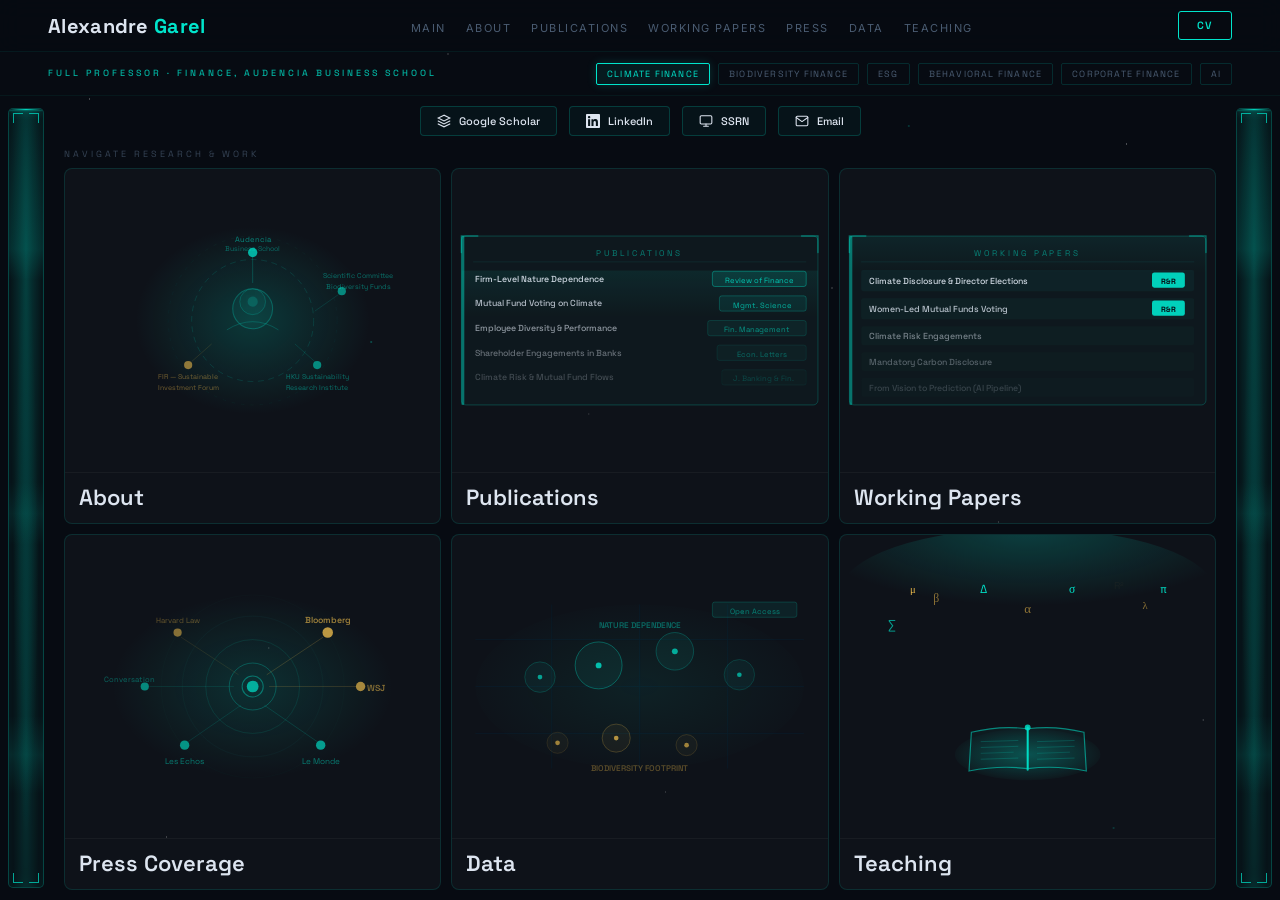
==== commit 8ffd6561: "Add files via upload" ====
--- a/index.html
+++ b/index.html
@@ -995,3 +995,4 @@
 </script>
 </body>
 </html>
+
